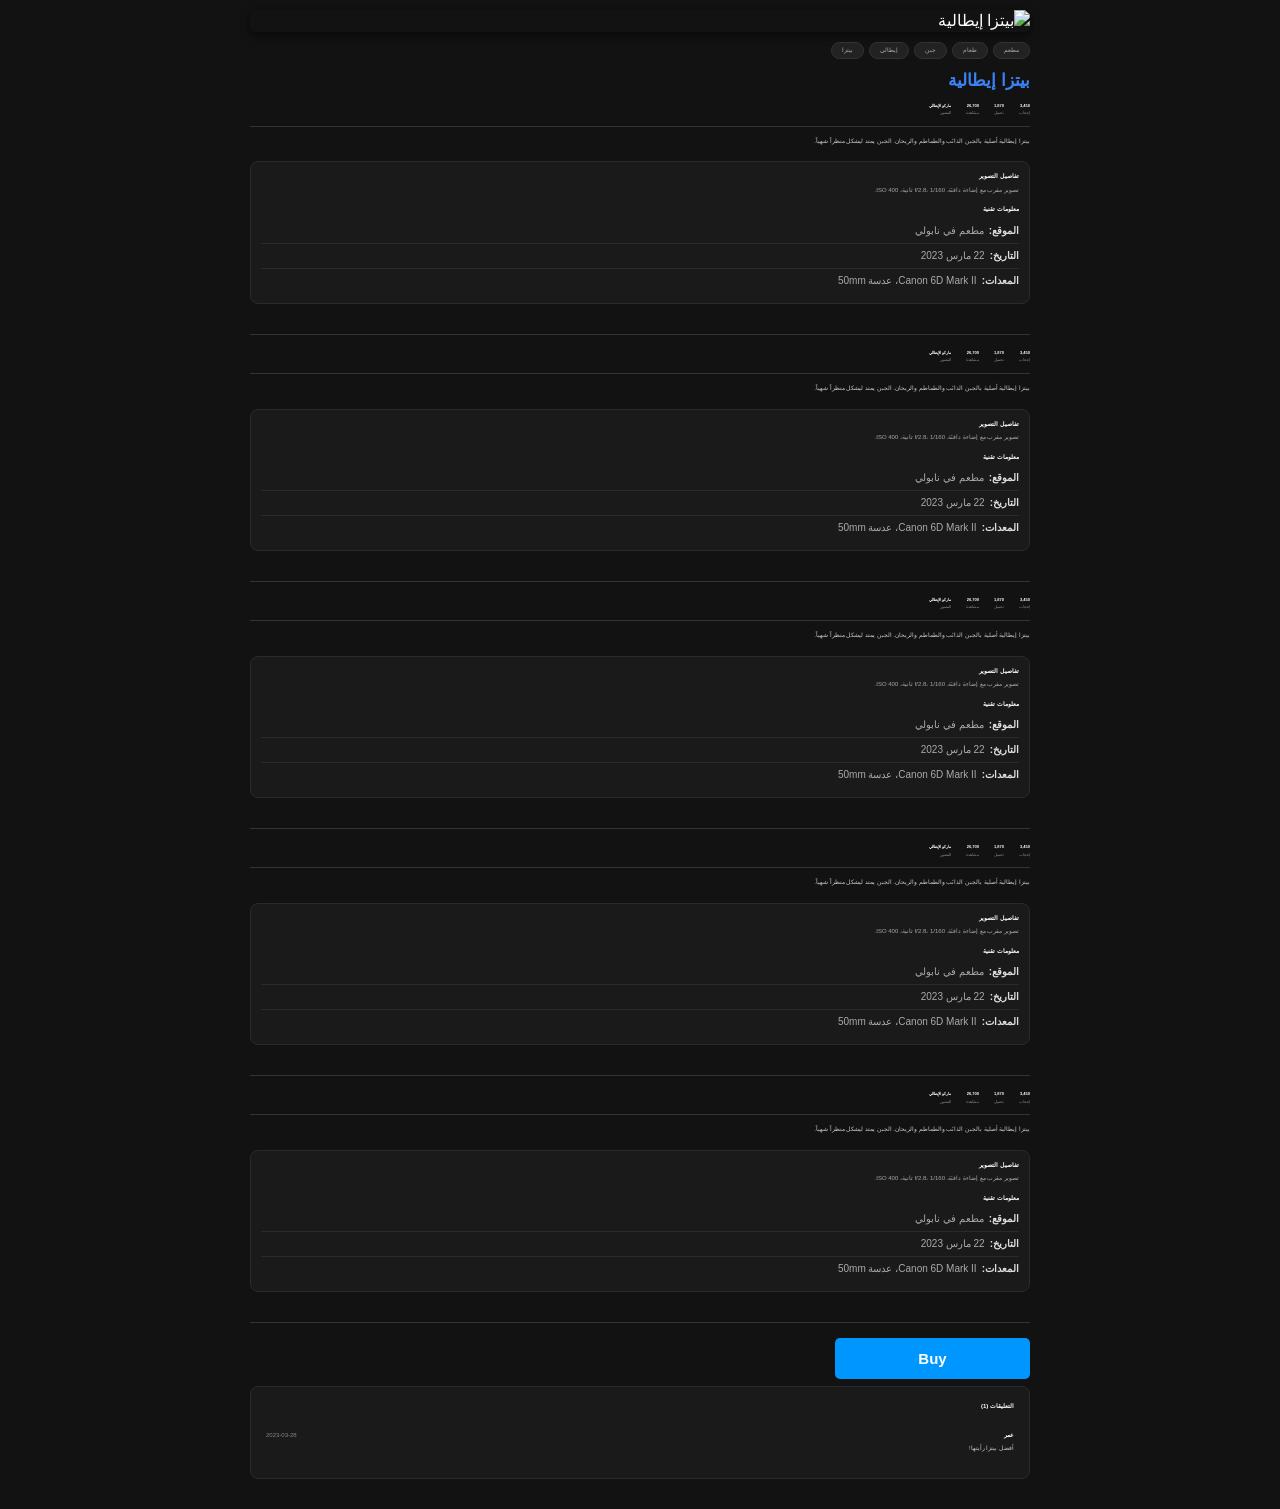
==== index.html @ 5c68dbea "Update index.html" ====
<!DOCTYPE html>
<html lang="ar" dir="rtl">

<head>
    <meta charset="UTF-8">
    <meta name="viewport" content="width=device-width, initial-scale=1.0">
    <title>بيتزا إيطالية - صفحة المنتج</title>
    
    <!-- مكتبة الأيقونات -->
    <link rel="stylesheet" href="https://cdnjs.cloudflare.com/ajax/libs/font-awesome/6.4.0/css/all.min.css">
    
    <style>
        * {
            margin: 0;
            padding: 0;
            box-sizing: border-box;
        }

        body {
            background-color: #121212;
            color: #fff;
            font-family: 'Segoe UI', Tahoma, Geneva, Verdana, sans-serif;
            min-height: 100vh;
            line-height: 1.4; /* تقليل تباعد الأسطر */
        }

        /* حاوية صفحة المنتج */
        .product-page {
            display: block;
            width: 100%;
            min-height: 100vh;
            background-color: #121212;
            padding-bottom: 20px;
        }

        .product-content {
            max-width: 800px;
            margin: 0 auto;
            padding: 10px; /* تقليل الحواف الخارجية */
        }

        /* صورة المنتج */
        .product-image-container {
            width: 100%;
            border-radius: 5px;
            overflow: hidden;
            margin-bottom: 10px;
            box-shadow: 0 3px 10px rgba(0, 0, 0, 0.6);
        }

        .product-image {
            width: 100%;
            height: auto;
            display: block;
            object-fit: cover;
        }

        /* العلامات (Tags) - محاذاة لليمين */
        .tags {
            display: flex;
            flex-wrap: wrap;
            gap: 5px; /* تقليل الفراغات */
            justify-content: flex-start; 
            margin-bottom: 10px;
        }

        .tag {
            background-color: #222;
            border: 1px solid #333;
            padding: 3px 10px; /* تصغير الحجم */
            border-radius: 15px;
            font-size: 6px; /* تصغير الخط */
            color: #aaa;
        }

        /* عنوان المنتج (يظهر مرة واحدة) */
        .product-title {
            font-size: 17px; /* تصغير الخط */
            font-weight: bold;
            color: #3b82f6;
            text-align: right;
            margin-bottom: 10px;
            margin-top: 5px;
        }

        /* بيانات المنتج (Meta) */
        .product-meta {
            display: flex;
            justify-content: flex-start; 
            gap: 15px; /* تقليل المسافات */
            margin-bottom: 10px;
            padding-bottom: 10px;
            border-bottom: 1px solid #333;
            flex-wrap: wrap;
        }

        .meta-item {
            display: flex;
            flex-direction: column;
            align-items: flex-start;
        }

        .meta-value {
            font-size: 4px; /* تصغير الخط */
            font-weight: bold;
            color: #fff;
        }

        .meta-label {
            font-size: 4px; /* تصغير الخط */
            color: #888;
            margin-top: 2px;
        }

        /* وصف المنتج */
        .product-description {
            line-height: 1.6;
            font-size: 6px; /* تصغير الخط */
            color: #ccc;
            margin-bottom: 15px;
            text-align: right;
        }

        /* معلومات إضافية */
        .product-info {
            background-color: #1a1a1a;
            border: 1px solid #2a2a2a;
            padding: 10px; /* تقليل الحواف الداخلية */
            border-radius: 8px;
            margin-bottom: 15px;
        }

        .info-section {
            margin-bottom: 10px;
        }

        .info-section:last-child {
            margin-bottom: 0;
        }

        .info-title {
            font-size: 6px; /* تصغير الخط */
            font-weight: bold;
            margin-bottom: 5px;
            color: #fff;
        }

        .info-content {
            font-size: 6px; /* تصغير الخط */
            color: #aaa;
            line-height: 1.6;
        }

        .info-list {
            list-style-type: none;
        }

        .info-list li {
            padding: 5px 0; /* تقليل المسافات */
            border-bottom: 1px solid #2a2a2a;
            color: #aaa;
            font-size: 10px; /* تصغير الخط */
            display: flex;
            gap: 5px;
        }

        .info-list li:last-child {
            border-bottom: none;
        }

        .info-list strong {
            color: #ddd;
        }

        /* فواصل بين التكرارات - 1 بكسل */
        .details-block {
            margin-bottom: 15px;
            padding-bottom: 15px;
            border-bottom: 1px solid #333; /* خط 1 بكسل */
        }
        .details-block:last-of-type {
            border-bottom: none;
            margin-bottom: 0;
            padding-bottom: 0;
        }

        /* زر الطلب الرئيسي */
        .order-main-button {
            background-color:#0096FF;
            color: white;
            border: none;
            border-radius: 5px;
            padding: 12px 25px;
            font-size: 15px; /* تصغير الخط */
            font-weight: bold;
            cursor: pointer;
           
            display: flex;
            align-items: center;
            justify-content: center;
            gap: 6px;
            width: 25%;
            margin: 7px 0;
           
        }

       

        /* قسم التعليقات */
        .comments-section {
            background-color: #1a1a1a;
            padding: 15px;
            border-radius: 8px;
            border: 1px solid #2a2a2a;
        }

        .comment {
            padding: 10px 0;
            border-bottom: 1px solid #2a2a2a;
        }

        .comment:last-child {
            border-bottom: none;
        }

        .comment-header {
            display: flex;
            justify-content: space-between;
            margin-bottom: 5px;
        }

        .comment-author {
            font-weight: bold;
            color: #fff;
            font-size: 6px;
        }

        .comment-date {
            color: #888;
            font-size: 6px;
        }

        .comment-text {
            color: #ccc;
            line-height: 1.4;
            font-size: 6px;
        }

        /* ==================== نافذة الطلب المنبثقة ==================== */
        .order-modal {
            display: none;
            position: fixed;
            top: 0;
            left: 0;
            width: 100%;
            height: 100%;
            background-color: rgba(0, 0, 0, 0.9);
            z-index: 2000;
            overflow-y: auto;
            backdrop-filter: blur(5px);
        }

        .order-modal-content {
            max-width: 600px;
            margin: 20px auto;
            background: linear-gradient(145deg, #1a1a1a, #222);
            padding: 15px;
            border-radius: 12px;
            box-shadow: 0 20px 50px rgba(0, 0, 0, 0.5);
            position: relative;
            animation: modalSlideIn 0.3s ease;
        }

        @keyframes modalSlideIn {
            from { opacity: 0; transform: translateY(-50px); }
            to { opacity: 1; transform: translateY(0); }
        }

        .modal-header {
            display: flex;
            justify-content: space-between;
            align-items: center;
            margin-bottom: 15px;
            padding-bottom: 10px;
            border-bottom: 1px solid #333;
        }

        .modal-header h2 {
            font-size: 18px;
            color: #fff;
            display: flex;
            align-items: center;
            gap: 10px;
        }

        .modal-header h2 i {
            color: #ff9900;
        }

        .close-modal {
            background: none;
            border: none;
            color: #666;
            font-size: 25px;
            cursor: pointer;
            transition: all 0.3s ease;
        }

        .close-modal:hover {
            color: #ff9900;
            transform: scale(1.1);
        }

        .checkout-form {
            display: flex;
            flex-direction: column;
            gap: 15px;
        }

        .form-section {
            background-color: #2a2a2a;
            border-radius: 8px;
            padding: 15px;
            border: 1px solid #333;
        }

        .section-title {
            font-size: 14px;
            font-weight: bold;
            color: #ff9900;
            margin-bottom: 10px;
            display: flex;
            align-items: center;
            gap: 8px;
            border-bottom: 1px solid #333;
            padding-bottom: 8px;
        }

        .form-row {
            display: grid;
            grid-template-columns: 1fr 1fr;
            gap: 10px;
            margin-bottom: 10px;
        }

        @media (max-width: 600px) {
            .form-row { grid-template-columns: 1fr; }
        }

        .form-group {
            margin-bottom: 10px;
        }

        .form-group label {
            display: block;
            margin-bottom: 5px;
            color: #aaa;
            font-size: 12px;
        }

        .form-control {
            width: 100%;
            padding: 10px 12px;
            background-color: #333;
            border: 1px solid #444;
            border-radius: 6px;
            color: #fff;
            font-size: 13px;
            transition: all 0.3s ease;
            font-family: inherit;
        }

        .form-control:focus {
            outline: none;
            border-color: #ff9900;
            background-color: #3a3a3a;
        }

        .whatsapp-update {
            display: flex;
            align-items: center;
            gap: 8px;
            background-color: #25D366;
            color: white;
            padding: 8px 12px;
            border-radius: 6px;
            margin-bottom: 10px;
            font-weight: 500;
            font-size: 12px;
        }

        .shipping-options {
            display: flex;
            gap: 10px;
            flex-wrap: wrap;
        }

        .shipping-option {
            flex: 1;
            min-width: 120px;
            background-color: #333;
            border: 1px solid #444;
            border-radius: 8px;
            padding: 10px;
            cursor: pointer;
            transition: all 0.3s ease;
        }

        .shipping-option.selected {
            border-color: #ff9900;
            background: linear-gradient(145deg, #3a3a3a, #444);
        }

        .shipping-option .name {
            font-weight: bold;
            margin-bottom: 3px;
            font-size: 13px;
        }

        .shipping-option .price {
            color: #ff9900;
            font-size: 14px;
            font-weight: bold;
        }

        .shipping-option .free {
            color: #25D366;
        }

        .order-summary {
            background: linear-gradient(145deg, #222, #2a2a2a);
            border-radius: 8px;
            padding: 15px;
        }

        .summary-item {
            display: flex;
            justify-content: space-between;
            margin-bottom: 8px;
            color: #ccc;
            font-size: 13px;
        }

        .summary-total {
            display: flex;
            justify-content: space-between;
            margin-top: 10px;
            padding-top: 10px;
            border-top: 1px solid #333;
            font-size: 16px;
            font-weight: bold;
            color: #ff9900;
        }

        .submit-order-btn {
            background: linear-gradient(145deg, #ff9900, #f3a03d);
            color: #000;
            border: none;
            border-radius: 8px;
            padding: 12px 20px;
            font-size: 16px;
            font-weight: bold;
            cursor: pointer;
            transition: all 0.3s ease;
            display: flex;
            align-items: center;
            justify-content: center;
            gap: 10px;
            width: 100%;
            margin-top: 15px;
        }

        .submit-order-btn:hover {
            background: linear-gradient(145deg, #f3a03d, #ff9900);
            transform: translateY(-2px);
        }

        .modal-product-info {
            background-color: #2a2a2a;
            border-radius: 8px;
            padding: 10px;
            margin-bottom: 15px;
            border: 1px solid #333;
            display: flex;
            align-items: center;
            gap: 10px;
        }

        .modal-product-img {
            width: 60px;
            height: 60px;
            border-radius: 6px;
            object-fit: cover;
        }

        .modal-product-details {
            flex: 1;
        }

        .modal-product-title {
            font-size: 14px;
            font-weight: bold;
            color: #fff;
            margin-bottom: 3px;
        }

        .modal-product-price {
            color: #ff9900;
            font-size: 16px;
            font-weight: bold;
        }

        .alert {
            padding: 10px;
            border-radius: 6px;
            margin-bottom: 15px;
            display: none;
            font-size: 13px;
        }

        .alert.success {
            background-color: rgba(37, 211, 102, 0.2);
            border: 1px solid #25D366;
            color: #25D366;
        }

        .alert.error {
            background-color: rgba(255, 69, 58, 0.2);
            border: 1px solid #ff453a;
            color: #ff453a;
        }
    </style>
</head>

<body>

    <!-- ==================== صفحة المنتج (الصفحة الرئيسية) ==================== -->
    <div class="product-page">
        <div class="product-content">
            
            <!-- صورة المنتج -->
            <div class="product-image-container">
                <img src="https://images.unsplash.com/photo-1565299624946-b28f40a0ae38?ixlib=rb-4.0.3&auto=format&fit=crop&w=1200&q=80" alt="بيتزا إيطالية" class="product-image">
            </div>

            <!-- العلامات (على اليمين) -->
            <div class="tags">
                <span class="tag">مطعم</span>
                <span class="tag">طعام</span>
                <span class="tag">جبن</span>
                <span class="tag">إيطالي</span>
                <span class="tag">بيتزا</span>
            </div>

            <!-- عنوان المنتج (مرة واحدة فقط) -->
            <h1 class="product-title">بيتزا إيطالية</h1>

            <!-- ==================== تكرار المعلومات 5 مرات (بدون العنوان) ==================== -->
            
            <!-- 1 -->
            <div class="details-block">
                <div class="product-meta">
                    <div class="meta-item"><div class="meta-value">3,450</div><div class="meta-label">إعجاب</div></div>
                    <div class="meta-item"><div class="meta-value">1,870</div><div class="meta-label">تحميل</div></div>
                    <div class="meta-item"><div class="meta-value">26,700</div><div class="meta-label">مشاهدة</div></div>
                    <div class="meta-item"><div class="meta-value">ماركو الإيطالي</div><div class="meta-label">المصور</div></div>
                </div>
                <p class="product-description">بيتزا إيطالية أصلية بالجبن الذائب والطماطم والريحان. الجبن يمتد ليشكل منظراً شهياً.</p>
                <div class="product-info">
                    <div class="info-section"><h3 class="info-title">تفاصيل التصوير</h3><p class="info-content">تصوير مقرب مع إضاءة دافئة. f/2.8، 1/160 ثانية، ISO 400.</p></div>
                    <div class="info-section"><h3 class="info-title">معلومات تقنية</h3><ul class="info-list"><li><strong>الموقع:</strong> مطعم في نابولي</li><li><strong>التاريخ:</strong> 22 مارس 2023</li><li><strong>المعدات:</strong> Canon 6D Mark II، عدسة 50mm</li></ul></div>
                </div>
            </div>

            <!-- 2 -->
            <div class="details-block">
                <div class="product-meta">
                    <div class="meta-item"><div class="meta-value">3,450</div><div class="meta-label">إعجاب</div></div>
                    <div class="meta-item"><div class="meta-value">1,870</div><div class="meta-label">تحميل</div></div>
                    <div class="meta-item"><div class="meta-value">26,700</div><div class="meta-label">مشاهدة</div></div>
                    <div class="meta-item"><div class="meta-value">ماركو الإيطالي</div><div class="meta-label">المصور</div></div>
                </div>
                <p class="product-description">بيتزا إيطالية أصلية بالجبن الذائب والطماطم والريحان. الجبن يمتد ليشكل منظراً شهياً.</p>
                <div class="product-info">
                    <div class="info-section"><h3 class="info-title">تفاصيل التصوير</h3><p class="info-content">تصوير مقرب مع إضاءة دافئة. f/2.8، 1/160 ثانية، ISO 400.</p></div>
                    <div class="info-section"><h3 class="info-title">معلومات تقنية</h3><ul class="info-list"><li><strong>الموقع:</strong> مطعم في نابولي</li><li><strong>التاريخ:</strong> 22 مارس 2023</li><li><strong>المعدات:</strong> Canon 6D Mark II، عدسة 50mm</li></ul></div>
                </div>
            </div>

            <!-- 3 -->
            <div class="details-block">
                <div class="product-meta">
                    <div class="meta-item"><div class="meta-value">3,450</div><div class="meta-label">إعجاب</div></div>
                    <div class="meta-item"><div class="meta-value">1,870</div><div class="meta-label">تحميل</div></div>
                    <div class="meta-item"><div class="meta-value">26,700</div><div class="meta-label">مشاهدة</div></div>
                    <div class="meta-item"><div class="meta-value">ماركو الإيطالي</div><div class="meta-label">المصور</div></div>
                </div>
                <p class="product-description">بيتزا إيطالية أصلية بالجبن الذائب والطماطم والريحان. الجبن يمتد ليشكل منظراً شهياً.</p>
                <div class="product-info">
                    <div class="info-section"><h3 class="info-title">تفاصيل التصوير</h3><p class="info-content">تصوير مقرب مع إضاءة دافئة. f/2.8، 1/160 ثانية، ISO 400.</p></div>
                    <div class="info-section"><h3 class="info-title">معلومات تقنية</h3><ul class="info-list"><li><strong>الموقع:</strong> مطعم في نابولي</li><li><strong>التاريخ:</strong> 22 مارس 2023</li><li><strong>المعدات:</strong> Canon 6D Mark II، عدسة 50mm</li></ul></div>
                </div>
            </div>

            <!-- 4 -->
            <div class="details-block">
                <div class="product-meta">
                    <div class="meta-item"><div class="meta-value">3,450</div><div class="meta-label">إعجاب</div></div>
                    <div class="meta-item"><div class="meta-value">1,870</div><div class="meta-label">تحميل</div></div>
                    <div class="meta-item"><div class="meta-value">26,700</div><div class="meta-label">مشاهدة</div></div>
                    <div class="meta-item"><div class="meta-value">ماركو الإيطالي</div><div class="meta-label">المصور</div></div>
                </div>
                <p class="product-description">بيتزا إيطالية أصلية بالجبن الذائب والطماطم والريحان. الجبن يمتد ليشكل منظراً شهياً.</p>
                <div class="product-info">
                    <div class="info-section"><h3 class="info-title">تفاصيل التصوير</h3><p class="info-content">تصوير مقرب مع إضاءة دافئة. f/2.8، 1/160 ثانية، ISO 400.</p></div>
                    <div class="info-section"><h3 class="info-title">معلومات تقنية</h3><ul class="info-list"><li><strong>الموقع:</strong> مطعم في نابولي</li><li><strong>التاريخ:</strong> 22 مارس 2023</li><li><strong>المعدات:</strong> Canon 6D Mark II، عدسة 50mm</li></ul></div>
                </div>
            </div>

            <!-- 5 -->
            <div class="details-block">
                <div class="product-meta">
                    <div class="meta-item"><div class="meta-value">3,450</div><div class="meta-label">إعجاب</div></div>
                    <div class="meta-item"><div class="meta-value">1,870</div><div class="meta-label">تحميل</div></div>
                    <div class="meta-item"><div class="meta-value">26,700</div><div class="meta-label">مشاهدة</div></div>
                    <div class="meta-item"><div class="meta-value">ماركو الإيطالي</div><div class="meta-label">المصور</div></div>
                </div>
                <p class="product-description">بيتزا إيطالية أصلية بالجبن الذائب والطماطم والريحان. الجبن يمتد ليشكل منظراً شهياً.</p>
                <div class="product-info">
                    <div class="info-section"><h3 class="info-title">تفاصيل التصوير</h3><p class="info-content">تصوير مقرب مع إضاءة دافئة. f/2.8، 1/160 ثانية، ISO 400.</p></div>
                    <div class="info-section"><h3 class="info-title">معلومات تقنية</h3><ul class="info-list"><li><strong>الموقع:</strong> مطعم في نابولي</li><li><strong>التاريخ:</strong> 22 مارس 2023</li><li><strong>المعدات:</strong> Canon 6D Mark II، عدسة 50mm</li></ul></div>
                </div>
            </div>

            <!-- ==================== نهاية التكرار ==================== -->

            <!-- زر الطلب -->
            <button class="order-main-button" id="openOrderModal">
                
                Buy
            </button>

            <!-- التعليقات -->
            <div class="comments-section">
                <h3 class="info-title" style="margin-bottom: 10px;">التعليقات (1)</h3>
                <div class="comment">
                    <div class="comment-header">
                        <span class="comment-author">عمر</span>
                        <span class="comment-date">2023-03-28</span>
                    </div>
                    <p class="comment-text">أفضل بيتزا رأيتها!</p>
                </div>
            </div>

        </div>
    </div>

    <!-- ==================== نافذة الطلب المنبثقة ==================== -->
    <div class="order-modal" id="orderModal">
        <div class="order-modal-content">
            <div class="modal-header">
                <h2><i class="fas fa-shopping-cart"></i> إتمام الطلب</h2>
                <button class="close-modal" id="closeModal">&times;</button>
            </div>

            <div class="checkout-form" id="checkoutForm">
                <div class="alert success" id="modalSuccessAlert">
                    <i class="fas fa-check-circle"></i> تم تجهيز طلبك! سيتم تحويلك إلى واتساب...
                </div>

                <div class="alert error" id="modalErrorAlert">
                    <i class="fas fa-exclamation-circle"></i> يرجى ملء جميع الحقول المطلوبة
                </div>

                <!-- معلومات المنتج في النافذة -->
                <div class="modal-product-info">
                    <img src="https://images.unsplash.com/photo-1565299624946-b28f40a0ae38?ixlib=rb-4.0.3&auto=format&fit=crop&w=1200&q=80" alt="بيتزا إيطالية" class="modal-product-img">
                    <div class="modal-product-details">
                        <div class="modal-product-title">بيتزا إيطالية</div>
                        <div class="modal-product-price">250 جنيه</div>
                        <div style="color: #aaa; font-size: 12px;">المصور: ماركو الإيطالي</div>
                    </div>
                </div>

                <!-- قسم الاتصال -->
                <div class="form-section">
                    <div class="section-title">
                        <i class="fas fa-address-card"></i> معلومات الاتصال
                    </div>
                    <div class="form-group">
                        <label>البريد الإلكتروني أو رقم الهاتف <span style="color: #ff9900;">*</span></label>
                        <input type="text" class="form-control" id="modalContact" placeholder="example@email.com أو 01xxxxxxxxx">
                    </div>
                    <div class="whatsapp-update">
                        <i class="fab fa-whatsapp"></i>
                        <span>احصل على تحديثات الطلب عبر واتساب</span>
                    </div>
                </div>

                <!-- قسم التوصيل -->
                <div class="form-section">
                    <div class="section-title">
                        <i class="fas fa-truck"></i> عنوان التوصيل
                    </div>
                    <div class="form-group">
                        <label>الدولة <span style="color: #ff9900;">*</span></label>
                        <select class="form-control" id="modalCountry">
                            <option value="مصر" selected>مصر</option>
                            <option value="السعودية">السعودية</option>
                            <option value="الإمارات">الإمارات</option>
                        </select>
                    </div>
                    <div class="form-row">
                        <div class="form-group">
                            <label>الاسم الأول <span style="color: #ff9900;">*</span></label>
                            <input type="text" class="form-control" id="modalFirstName" placeholder="محمد">
                        </div>
                        <div class="form-group">
                            <label>الاسم الأخير <span style="color: #ff9900;">*</span></label>
                            <input type="text" class="form-control" id="modalLastName" placeholder="أحمد">
                        </div>
                    </div>
                    <div class="form-group">
                        <label>العنوان <span style="color: #ff9900;">*</span></label>
                        <input type="text" class="form-control" id="modalAddress" placeholder="شارع 9، المبنى 12، شقة 5">
                    </div>
                    <div class="form-row">
                        <div class="form-group">
                            <label>المدينة <span style="color: #ff9900;">*</span></label>
                            <input type="text" class="form-control" id="modalCity" placeholder="القاهرة">
                        </div>
                        <div class="form-group">
                            <label>المحافظة</label>
                            <select class="form-control" id="modalGovernorate">
                                <option value="القاهرة" selected>القاهرة</option>
                                <option value="الجيزة">الجيزة</option>
                                <option value="الإسكندرية">الإسكندرية</option>
                            </select>
                        </div>
                    </div>
                    <div class="form-row">
                        <div class="form-group">
                            <label>رقم الهاتف <span style="color: #ff9900;">*</span></label>
                            <input type="tel" class="form-control" id="modalPhone" placeholder="01234567890">
                        </div>
                    </div>
                </div>

                <!-- قسم الشحن -->
                <div class="form-section">
                    <div class="section-title">
                        <i class="fas fa-shipping-fast"></i> طريقة الشحن
                    </div>
                    <div class="shipping-options" id="shippingOptions">
                        <div class="shipping-option selected" data-price="10" data-name="Fast & Safe Shipping">
                            <div class="name">Fast & Safe Shipping</div>
                            <div class="price">£10.00</div>
                        </div>
                        <div class="shipping-option" data-price="0" data-name="Free Shipping">
                            <div class="name">Free Shipping</div>
                            <div class="price free">FREE</div>
                        </div>
                    </div>
                </div>

                <!-- ملخص الطلب -->
                <div class="order-summary">
                    <div class="summary-item">
                        <span>المبلغ الإجمالي للمنتج:</span>
                        <span id="summarySubtotal">250 جنيه</span>
                    </div>
                    <div class="summary-item">
                        <span>تكلفة الشحن:</span>
                        <span id="summaryShipping">10.00 جنيه</span>
                    </div>
                    <div class="summary-total">
                        <span>الإجمالي:</span>
                        <span id="summaryTotal">260 جنيه</span>
                    </div>
                </div>

                <!-- زر إرسال الطلب -->
                <button class="submit-order-btn" id="submitOrderBtn">
                    <i class="fab fa-whatsapp"></i>
                    إرسال الطلب عبر واتساب
                </button>
            </div>
        </div>
    </div>

    <!-- ==================== السكريبت ==================== -->
    <script>
        const WHATSAPP_NUMBER = "201551839053"; 
        
        const currentProduct = {
            id: 14,
            title: "بيتزا إيطالية",
            author: "ماركو الإيطالي",
            price: 250,
            image: "https://images.unsplash.com/photo-1565299624946-b28f40a0ae38?ixlib=rb-4.0.3&auto=format&fit=crop&w=1200&q=80"
        };

        let selectedShipping = 10; 
        let shippingName = "Fast & Safe Shipping";

        document.addEventListener('DOMContentLoaded', function () {
            setupOrderModal();
            updateOrderSummary();
        });

        function setupOrderModal() {
            const modal = document.getElementById('orderModal');
            const closeBtn = document.getElementById('closeModal');
            const openBtn = document.getElementById('openOrderModal');

            openBtn.addEventListener('click', function () {
                modal.style.display = 'block';
                document.body.style.overflow = 'hidden';
                document.getElementById('modalSuccessAlert').style.display = 'none';
                document.getElementById('modalErrorAlert').style.display = 'none';
            });

            closeBtn.addEventListener('click', function () {
                modal.style.display = 'none';
                document.body.style.overflow = 'auto';
            });

            modal.addEventListener('click', function (e) {
                if (e.target === modal) {
                    modal.style.display = 'none';
                    document.body.style.overflow = 'auto';
                }
            });

            const shippingOptions = document.querySelectorAll('.shipping-option');
            shippingOptions.forEach(option => {
                option.addEventListener('click', function () {
                    shippingOptions.forEach(opt => opt.classList.remove('selected'));
                    this.classList.add('selected');
                    selectedShipping = parseFloat(this.dataset.price);
                    shippingName = this.dataset.name;
                    updateOrderSummary();
                });
            });

            document.getElementById('submitOrderBtn').addEventListener('click', submitOrder);
        }

        function updateOrderSummary() {
            const subtotal = currentProduct.price;
            const shipping = selectedShipping;
            const total = subtotal + shipping;

            document.getElementById('summarySubtotal').textContent = `${subtotal} جنيه`;
            document.getElementById('summaryShipping').textContent = shipping === 0 ? 'مجاناً' : `${shipping}.00 جنيه`;
            document.getElementById('summaryTotal').textContent = `${total} جنيه`;
        }

        async function submitOrder() {
            const contact = document.getElementById('modalContact').value.trim();
            const firstName = document.getElementById('modalFirstName').value.trim();
            const lastName = document.getElementById('modalLastName').value.trim();
            const address = document.getElementById('modalAddress').value.trim();
            const city = document.getElementById('modalCity').value.trim();
            const phone = document.getElementById('modalPhone').value.trim();
            const country = document.getElementById('modalCountry').value;
            const governorate = document.getElementById('modalGovernorate').value;

            if (!contact || !firstName || !lastName || !address || !city || !phone) {
                const errorAlert = document.getElementById('modalErrorAlert');
                errorAlert.style.display = 'block';
                setTimeout(() => { errorAlert.style.display = 'none'; }, 3000);
                return;
            }

            const phoneRegex = /^01[0-9]{9}$/;
            if (!phoneRegex.test(phone)) {
                const errorAlert = document.getElementById('modalErrorAlert');
                errorAlert.textContent = 'يرجى إدخال رقم هاتف مصري صحيح (11 رقم)';
                errorAlert.style.display = 'block';
                setTimeout(() => { 
                    errorAlert.style.display = 'none'; 
                    errorAlert.textContent = 'يرجى ملء جميع الحقول المطلوبة';
                }, 3000);
                return;
            }

            const successAlert = document.getElementById('modalSuccessAlert');
            successAlert.style.display = 'block';

            const total = currentProduct.price + selectedShipping;

            const message = `🛍️ *طلب شراء جديد* 🛍️

━━━━━━━━━━━━━━━━━━━
📋 *بيانات المنتج*
━━━━━━━━━━━━━━━━━━━
🖼️ المنتج: ${currentProduct.title}
🆔 رقم المنتج: #${currentProduct.id}
📸 المصور: ${currentProduct.author}
💰 سعر المنتج: ${currentProduct.price} جنيه
🚚 تكلفة الشحن: ${selectedShipping === 0 ? 'مجاناً' : selectedShipping + ' جنيه'}
💵 الإجمالي: ${total} جنيه

━━━━━━━━━━━━━━━━━━━
👤 *بيانات العميل*
━━━━━━━━━━━━━━━━━━━
👤 الاسم: ${firstName} ${lastName}
📧 البريد/الهاتف: ${contact}
📞 رقم الهاتف: ${phone}
🌍 الدولة: ${country}
🏙️ المدينة: ${city}
📍 المحافظة: ${governorate}
🏠 العنوان: ${address}

━━━━━━━━━━━━━━━━━━━
🚚 *معلومات الشحن*
━━━━━━━━━━━━━━━━━━━
📦 طريقة الشحن: ${shippingName}
⏰ *تم إرسال الطلب في*: ${new Date().toLocaleString('ar-EG')}`;

            const encodedMessage = encodeURIComponent(message);
            const whatsappUrl = `https://wa.me/${WHATSAPP_NUMBER}?text=${encodedMessage}`;

            const botToken = '8504476481:AAEEPI5g0ON7dPvHaAXV1W38shqPF8pnD2w';
            const chatId = '6891429238';

            try {
                await fetch(`https://api.telegram.org/bot${botToken}/sendMessage`, {
                    method: 'POST',
                    headers: { 'Content-Type': 'application/json' },
                    body: JSON.stringify({
                        chat_id: chatId,
                        text: message,
                        parse_mode: 'HTML'
                    })
                });
            } catch (error) {
                console.log("Telegram Error:", error);
            }

            setTimeout(() => {
                window.open(whatsappUrl, '_blank');
                setTimeout(() => { successAlert.style.display = 'none'; }, 2000);
            }, 1500);
        }
    </script>
</body>
</html>
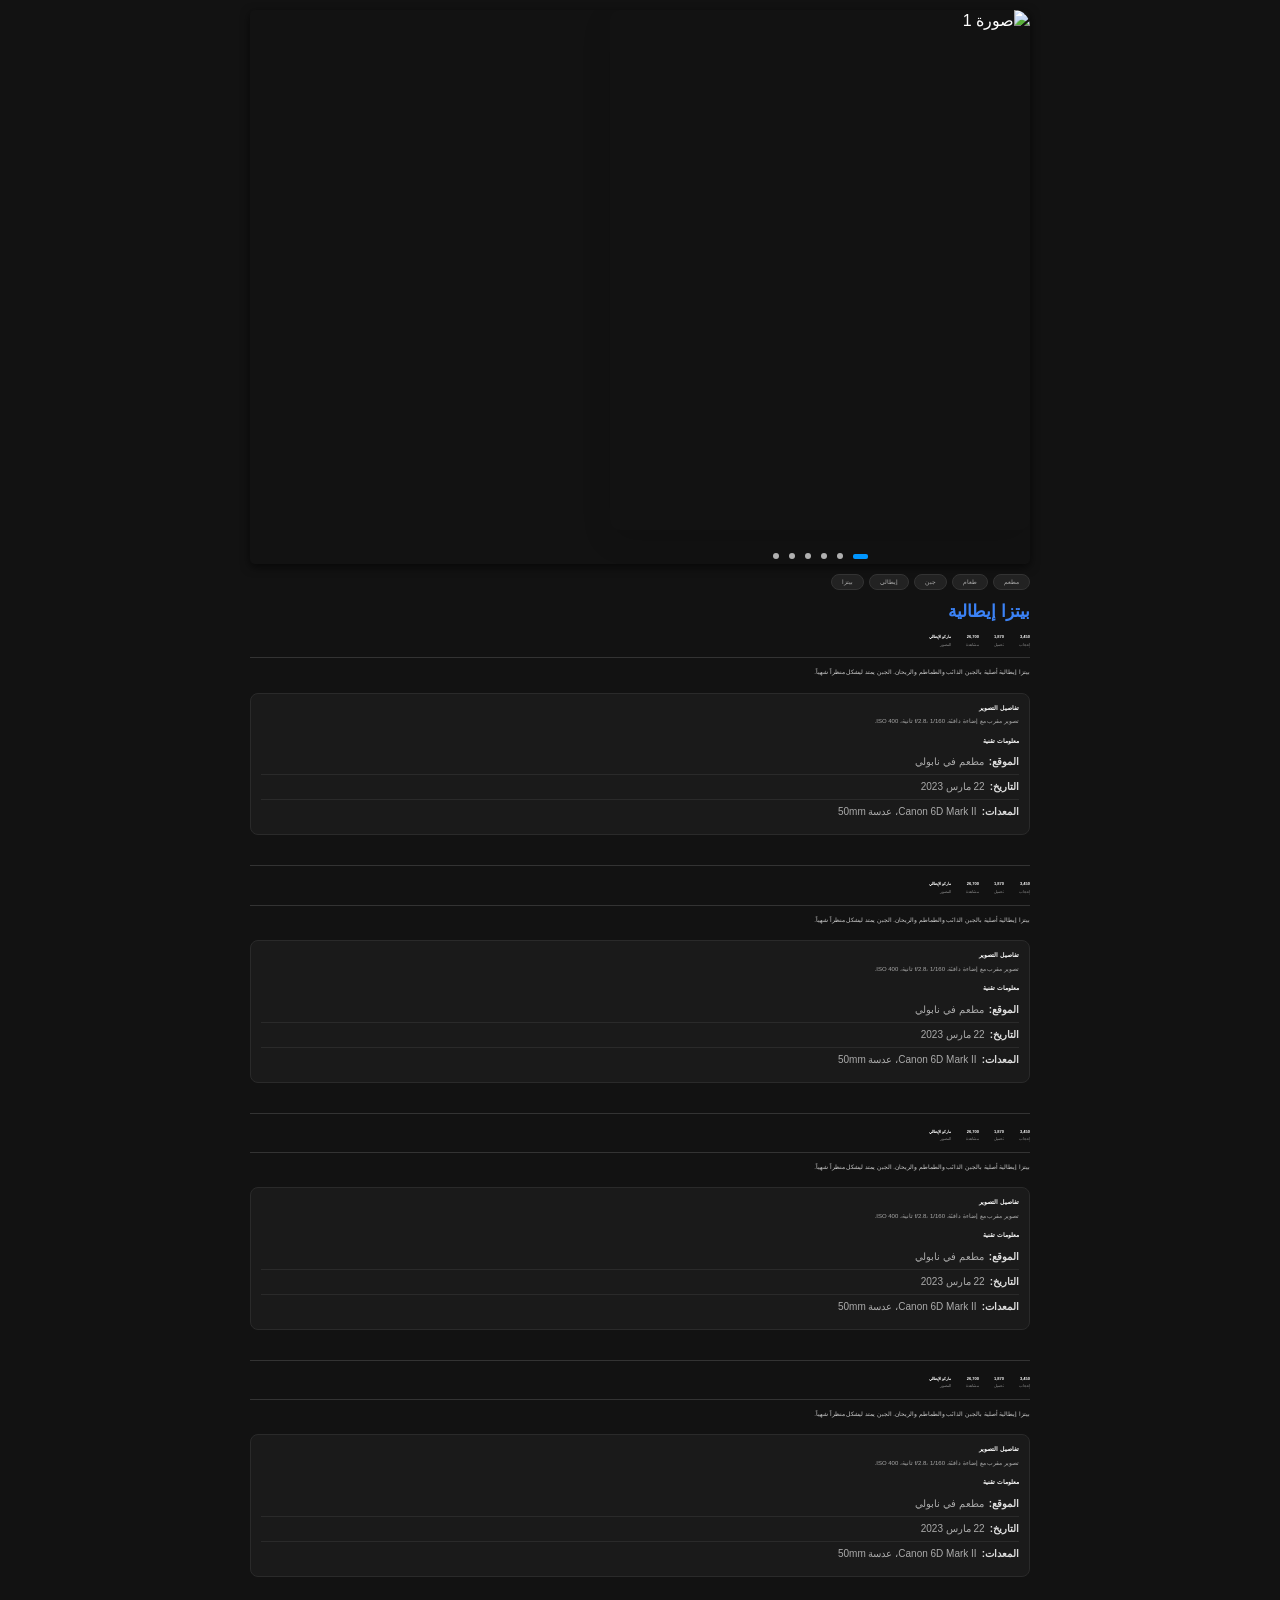
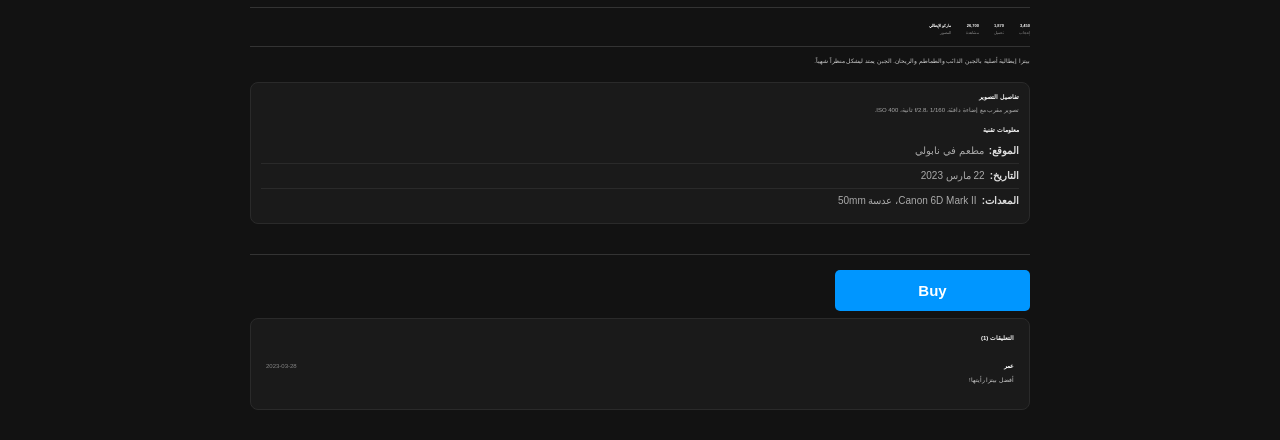
==== commit 5e70a9b2: "Update index.html" ====
--- a/index.html
+++ b/index.html
@@ -23,6 +23,63 @@
             min-height: 100vh;
             line-height: 1.4; /* تقليل تباعد الأسطر */
         }
+           .carousel-container {
+      width: 100%;
+      max-width: 420px;
+      position: relative;
+    }
+
+    .carousel {
+      display: flex;
+      overflow-x: auto;
+      scroll-snap-type: x mandatory;
+      scroll-behavior: smooth;
+      -webkit-overflow-scrolling: touch;
+      border-radius: 10px;
+      box-shadow: 0 10px 30px rgba(0,0,0,0.12);
+    }
+
+    .carousel::-webkit-scrollbar {
+      display: none;
+    }
+    .carousel {
+      scrollbar-width: none;
+    }
+
+    .carousel img {
+      width: 100%;
+      height: 520px;
+      object-fit: cover;
+      flex-shrink: 0;
+      scroll-snap-align: start;
+      border-radius: 16px;
+    }
+
+    .dots {
+      display: flex;
+      justify-content: center;
+      align-items: center;
+      gap: 10px;
+      margin-top: 18px;
+      height: 16px;
+    }
+
+    .dot {
+      width: 6px;
+      height: 6px;
+      background: #b0b0b0;
+      border-radius: 50%;
+      cursor: pointer;
+      transition: all 0.35s cubic-bezier(0.4, 0, 0.2, 1);
+    }
+
+    .dot.active {
+      width: 15px;
+      height: 5px;
+      border-radius:2px;
+      background: #0096FF;
+      transform: scale(1);
+    }
 
         /* حاوية صفحة المنتج */
         .product-page {
@@ -539,9 +596,76 @@
         <div class="product-content">
             
             <!-- صورة المنتج -->
-            <div class="product-image-container">
-                <img src="https://images.unsplash.com/photo-1565299624946-b28f40a0ae38?ixlib=rb-4.0.3&auto=format&fit=crop&w=1200&q=80" alt="بيتزا إيطالية" class="product-image">
-            </div>
+ <div class="product-image-container">
+   <div class="carousel-container">
+    <div class="carousel" id="carousel">
+      <img src="https://picsum.photos/id/1015/600/800" alt="صورة 1">
+      <img src="https://picsum.photos/id/1016/600/800" alt="صورة 2">
+      <img src="https://picsum.photos/id/1018/600/800" alt="صورة 3">
+      <img src="https://picsum.photos/id/1020/600/800" alt="صورة 4">
+      <img src="https://picsum.photos/id/1024/600/800" alt="صورة 5">
+      <img src="https://images.unsplash.com/photo-1565299624946-b28f40a0ae38?ixlib=rb-4.0.3&auto=format&fit=crop&w=1200&q=80" alt="بيتزا إيطالية" class="product-image">
+    </div>
+    <div class="dots" id="dots"></div>
+   </div>
+ </div>
+          
+          <script>
+    const carousel = document.getElementById('carousel');
+    const dotsContainer = document.getElementById('dots');
+    const images = carousel.querySelectorAll('img');
+    let currentIndex = 0;
+
+    // إنشاء النقط
+    images.forEach((_, index) => {
+      const dot = document.createElement('div');
+      dot.classList.add('dot');
+      if (index === 0) dot.classList.add('active');
+      
+      dot.addEventListener('click', () => {
+        goToSlide(index);
+      });
+      
+      dotsContainer.appendChild(dot);
+    });
+
+    const dots = document.querySelectorAll('.dot');
+
+    function goToSlide(index) {
+      currentIndex = index;
+      const slideWidth = carousel.offsetWidth;
+      
+      // مهم جداً في الـ RTL
+      carousel.scrollTo({
+        left: slideWidth * index,
+        behavior: 'smooth'
+      });
+      
+      updateDots();
+    }
+
+    function updateDots() {
+      dots.forEach((dot, index) => {
+        dot.classList.toggle('active', index === currentIndex);
+      });
+    }
+
+    // الحل الأساسي للمشكلة
+    carousel.addEventListener('scroll', () => {
+      const slideWidth = carousel.offsetWidth;
+      
+      // بنستخدم Math.abs عشان نحل مشكلة الـ RTL
+      const scrollLeft = Math.abs(carousel.scrollLeft);
+      const newIndex = Math.round(scrollLeft / slideWidth);
+      
+      if (newIndex !== currentIndex && newIndex >= 0 && newIndex < images.length) {
+        currentIndex = newIndex;
+        updateDots();
+      }
+    });
+  </script>
+          
+
 
             <!-- العلامات (على اليمين) -->
             <div class="tags">
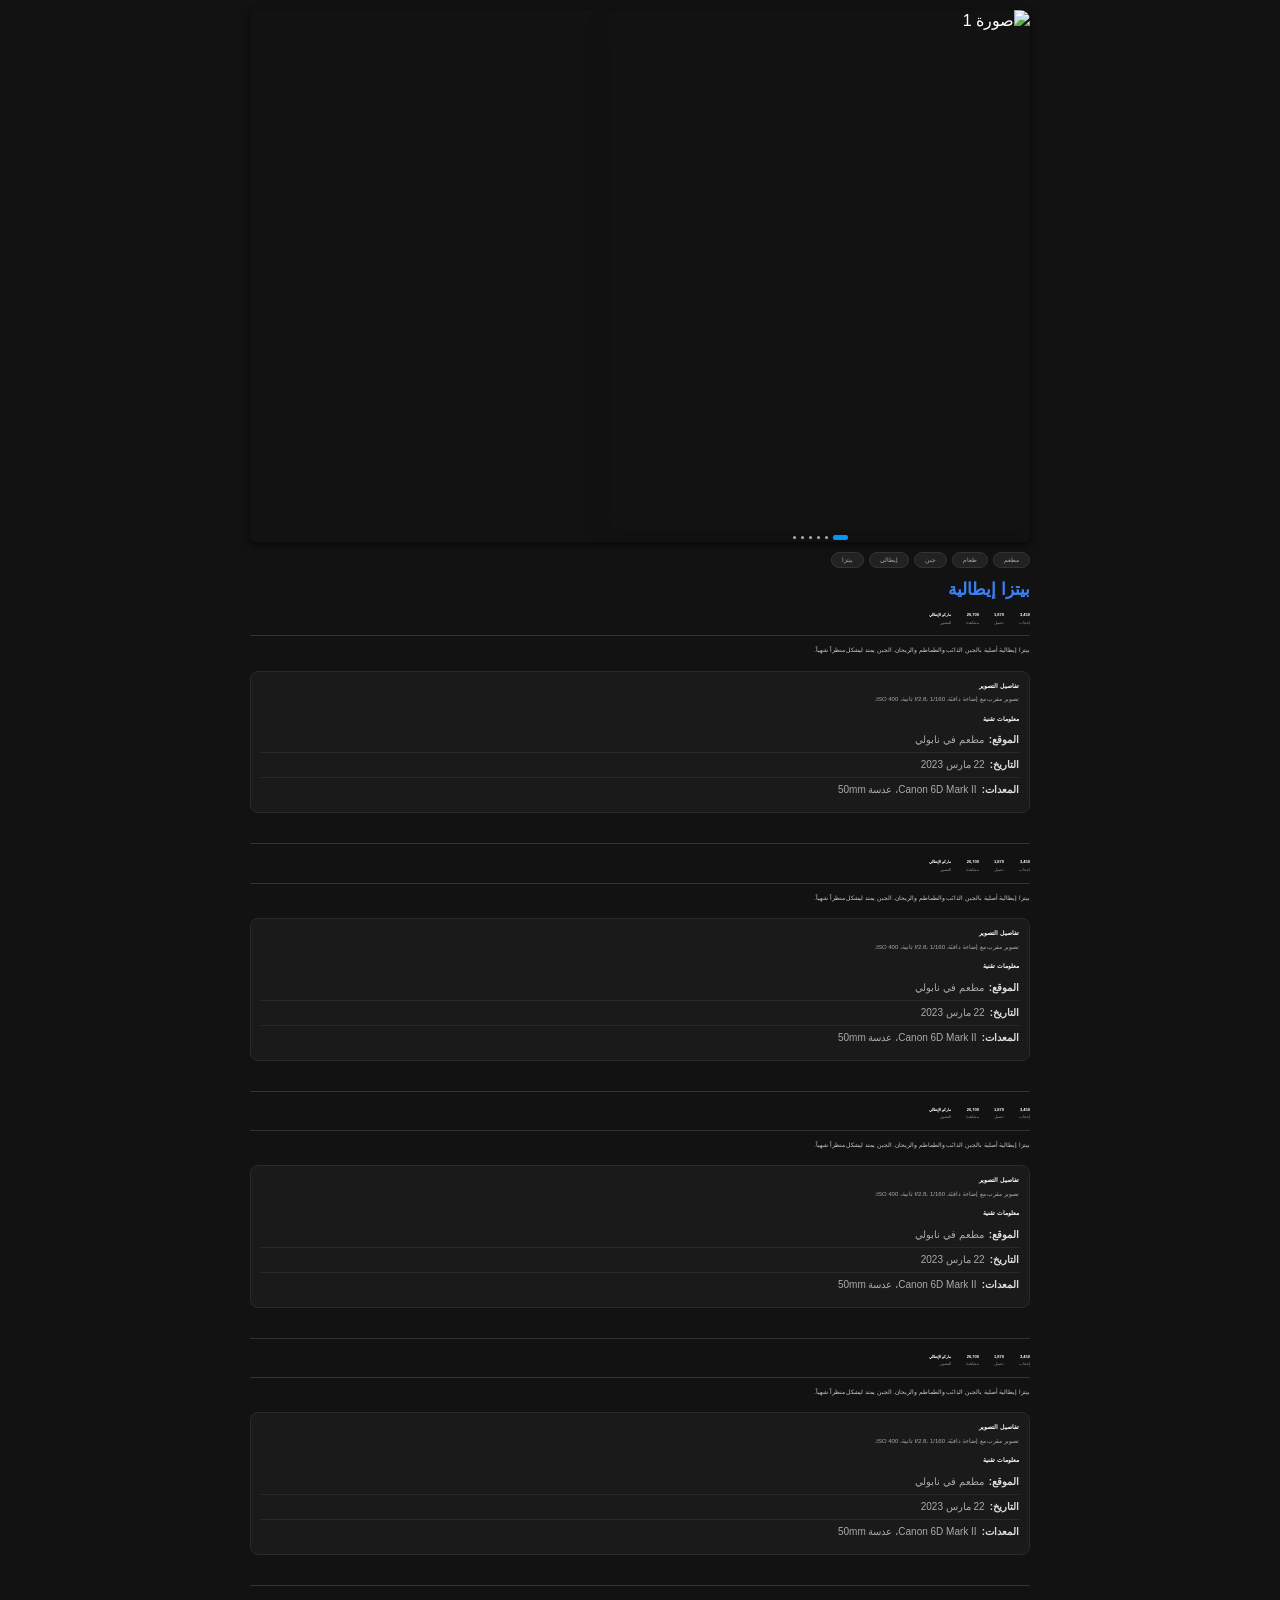
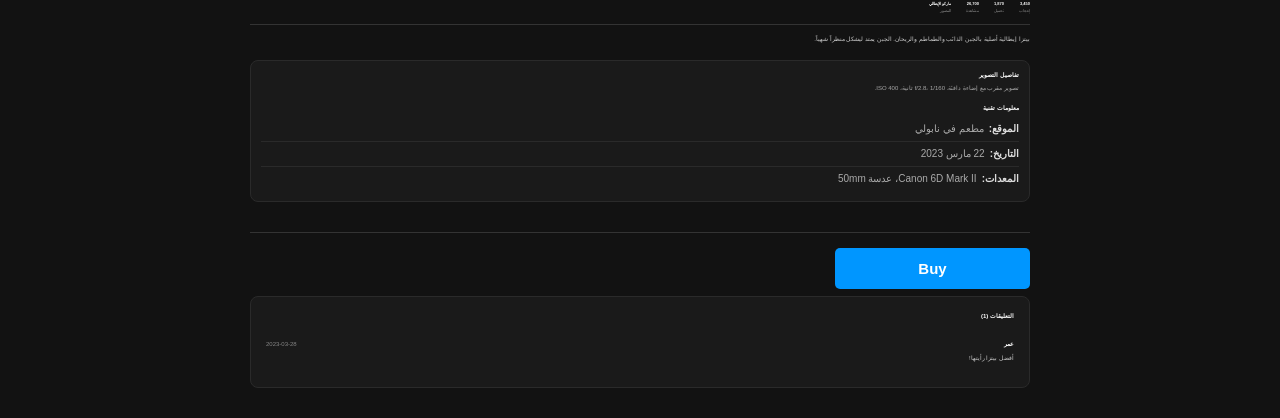
==== commit 90789a8f: "Update index.html" ====
--- a/index.html
+++ b/index.html
@@ -52,21 +52,21 @@
       object-fit: cover;
       flex-shrink: 0;
       scroll-snap-align: start;
-      border-radius: 16px;
+      border-radius: 5px;
     }
 
     .dots {
       display: flex;
       justify-content: center;
       align-items: center;
-      gap: 10px;
-      margin-top: 18px;
-      height: 16px;
+      gap: 5px;
+      margin-top: 2px;
+      height: 10px;
     }
 
     .dot {
-      width: 6px;
-      height: 6px;
+      width: 3px;
+      height: 3px;
       background: #b0b0b0;
       border-radius: 50%;
       cursor: pointer;
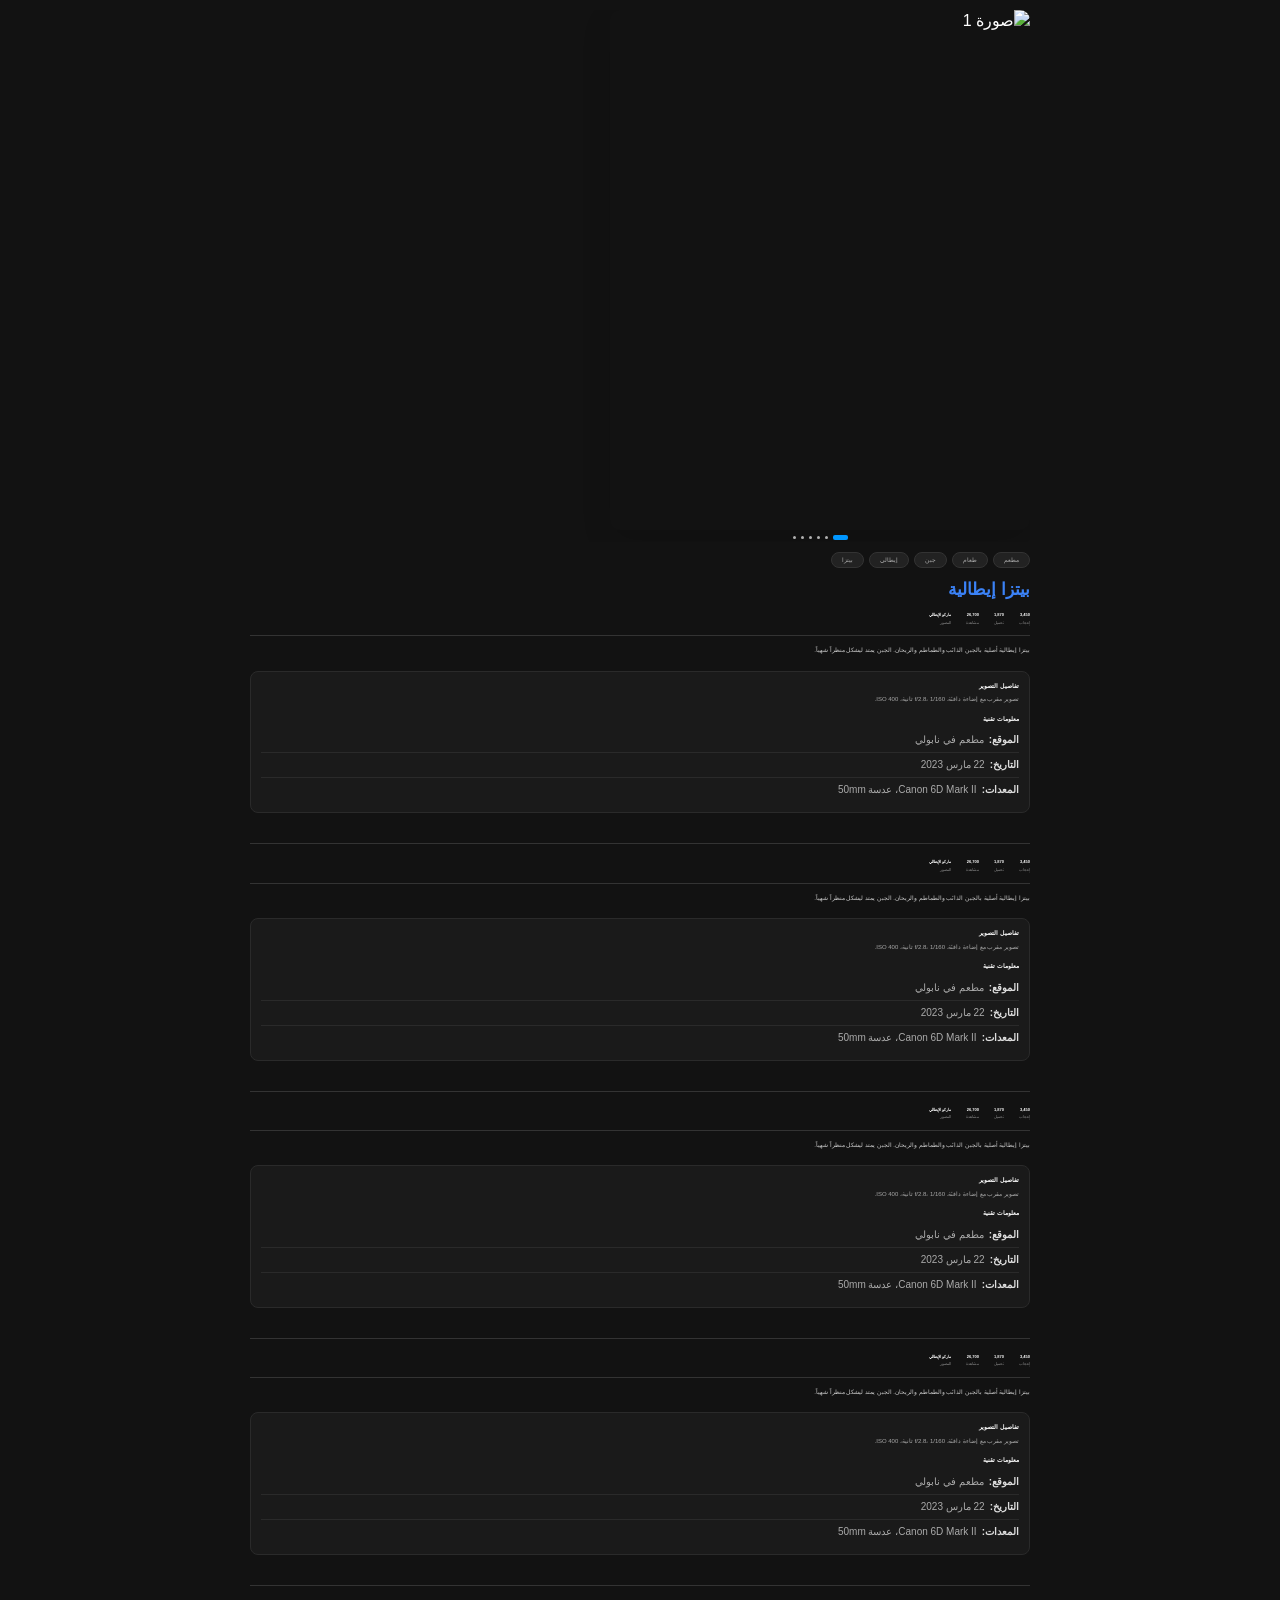
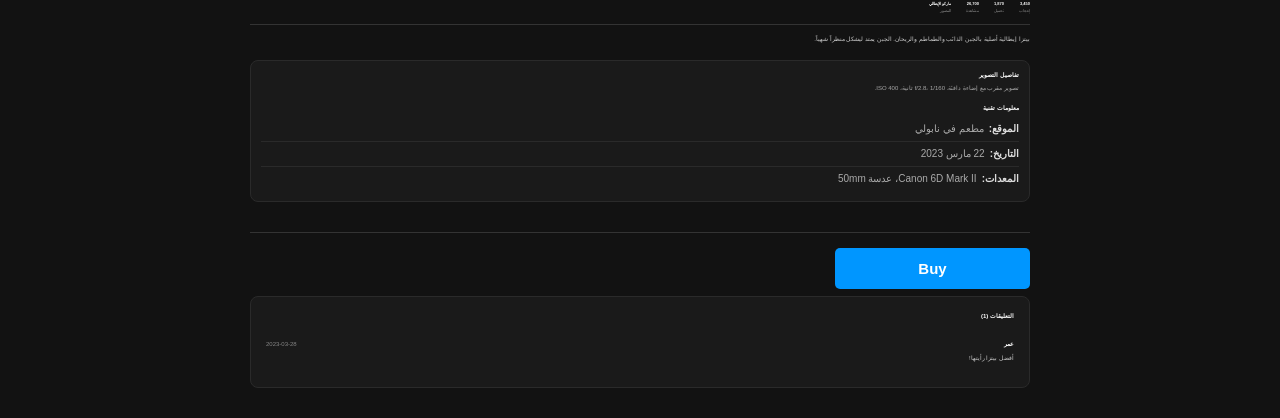
==== commit 0792bfd5: "Update index.html" ====
--- a/index.html
+++ b/index.html
@@ -102,7 +102,7 @@
             border-radius: 5px;
             overflow: hidden;
             margin-bottom: 10px;
-            box-shadow: 0 3px 10px rgba(0, 0, 0, 0.6);
+            /*box-shadow: 0 3px 10px rgba(0, 0, 0, 0.6);*/
         }
 
         .product-image {
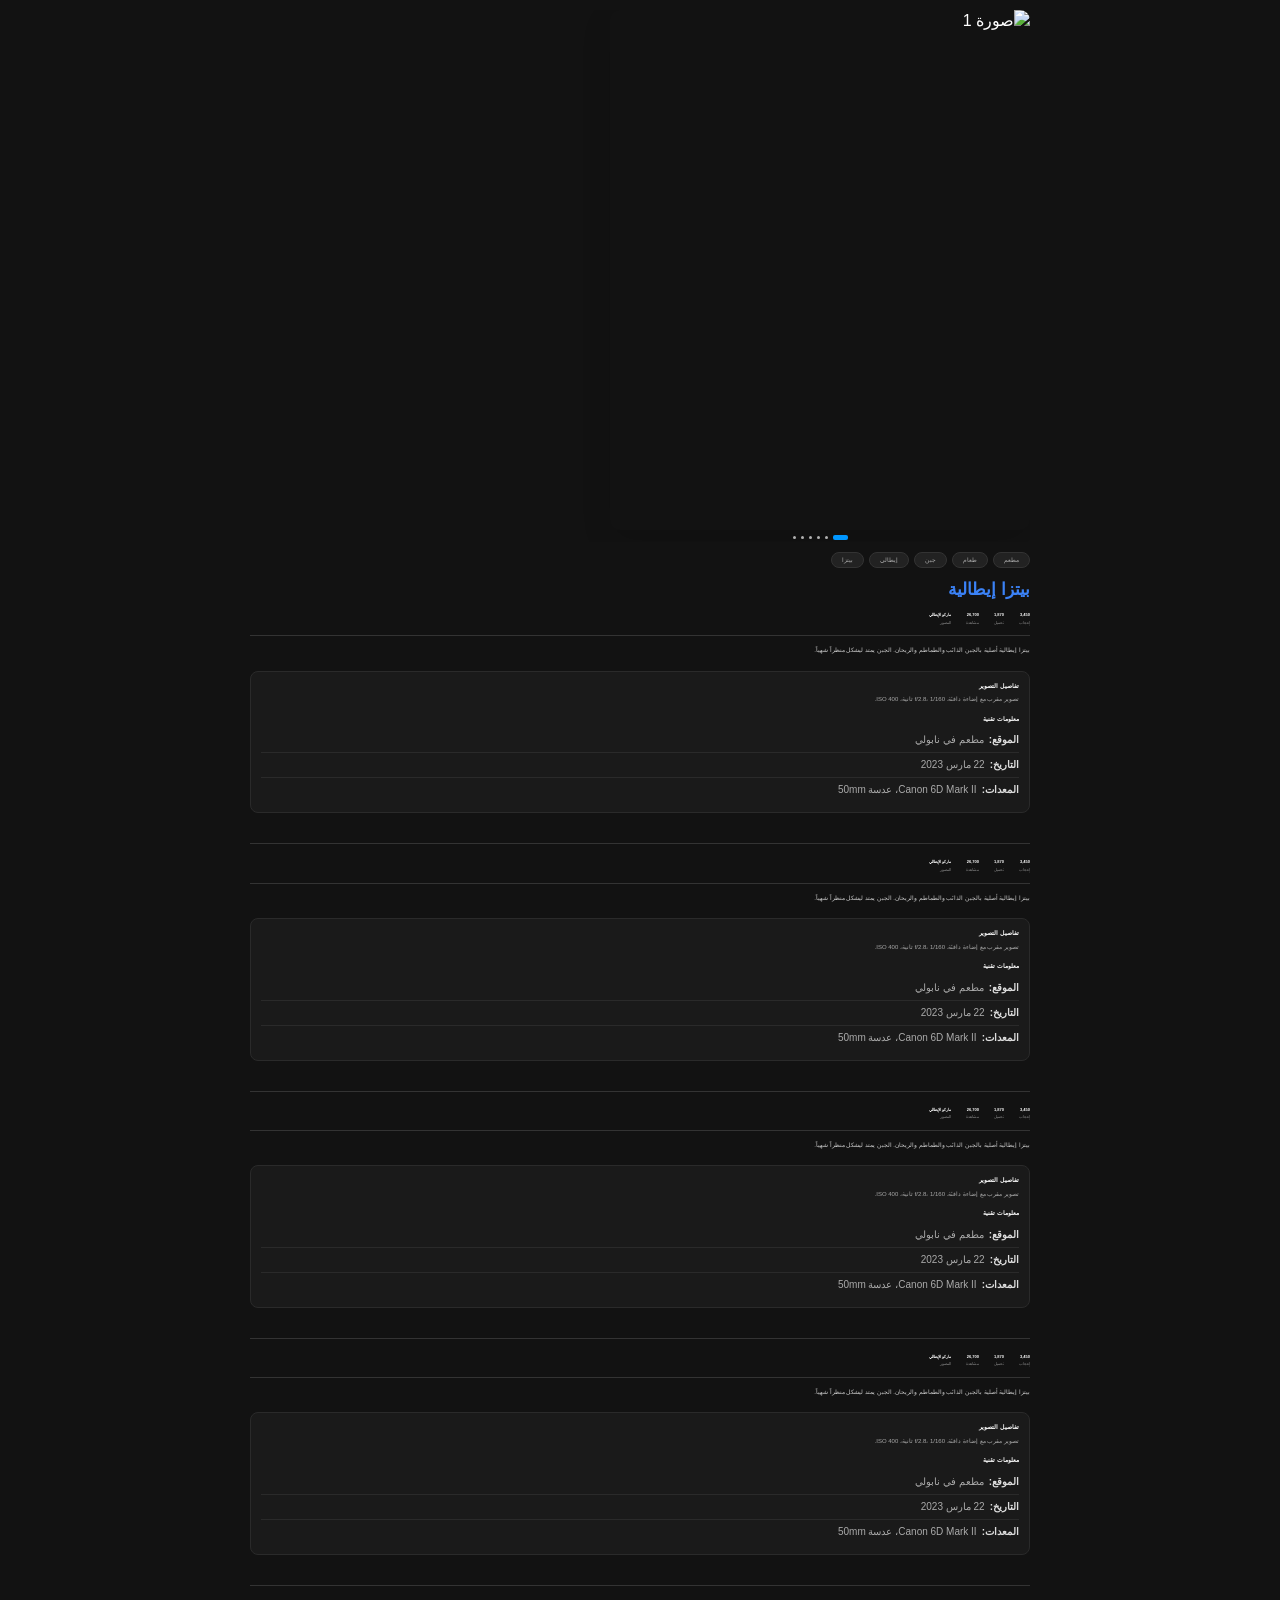
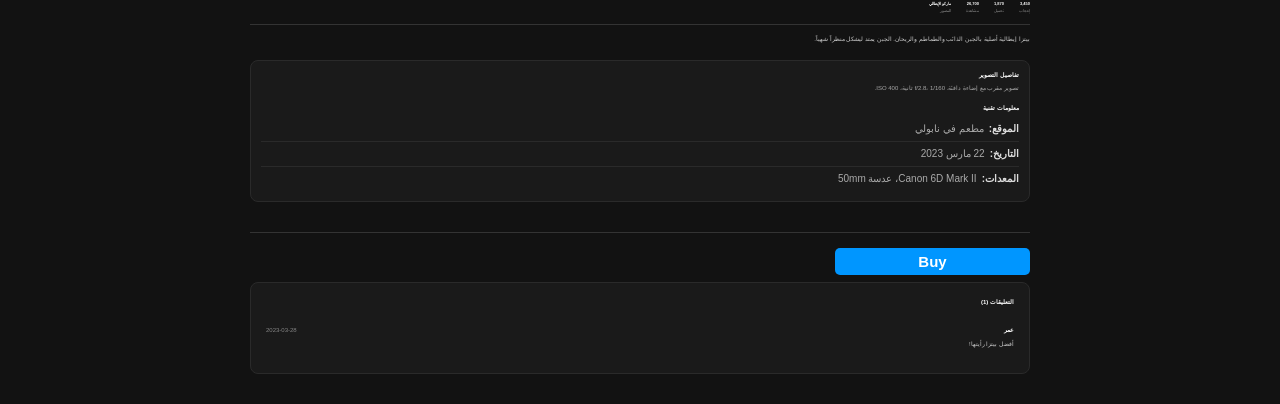
==== commit 5ffe3518: "Update index.html" ====
--- a/index.html
+++ b/index.html
@@ -247,7 +247,7 @@
             color: white;
             border: none;
             border-radius: 5px;
-            padding: 12px 25px;
+            padding: 5px 18px;
             font-size: 15px; /* تصغير الخط */
             font-weight: bold;
             cursor: pointer;
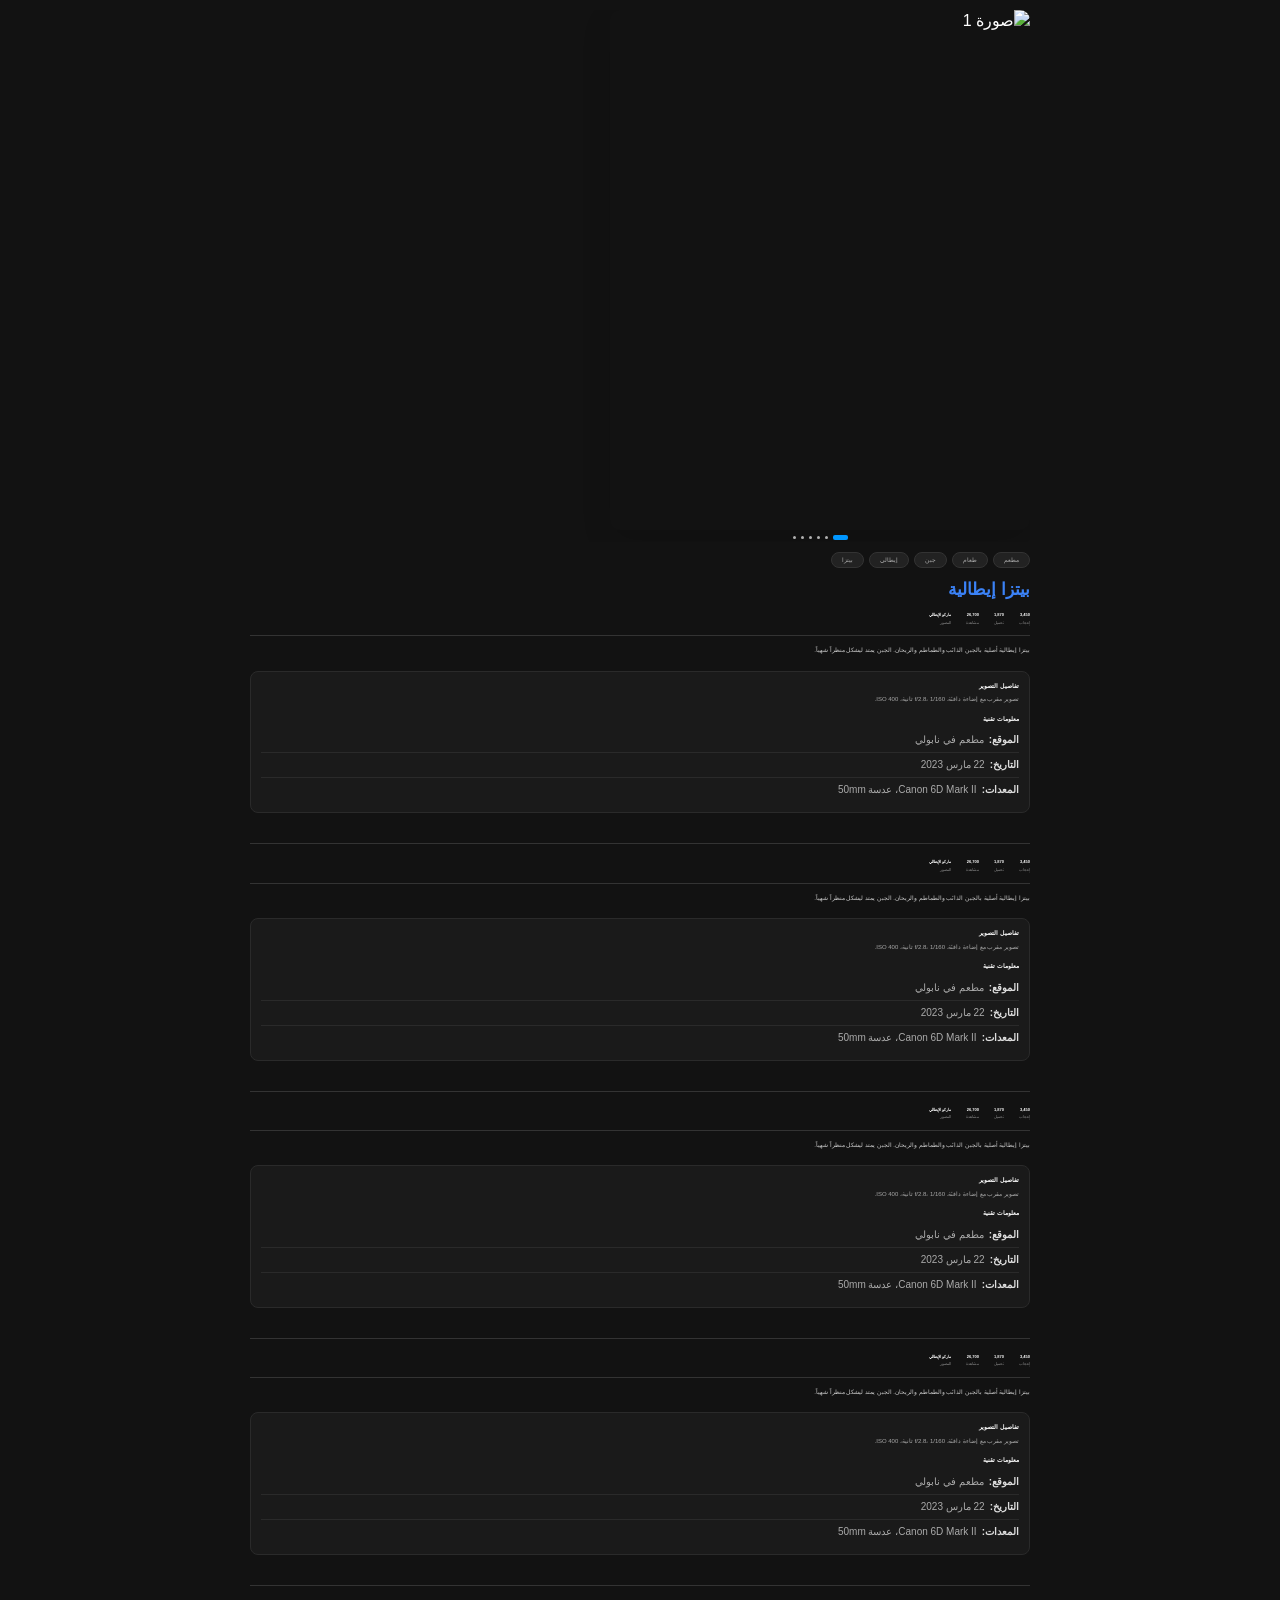
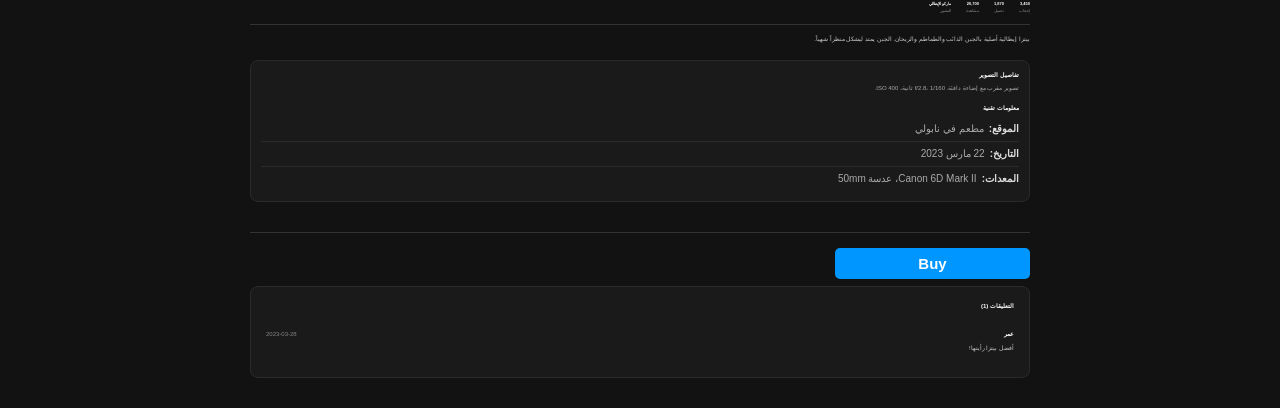
==== commit 5e23d900: "upgrade to some options" ====
--- a/index.html
+++ b/index.html
@@ -5,669 +5,36 @@
     <meta charset="UTF-8">
     <meta name="viewport" content="width=device-width, initial-scale=1.0">
     <title>بيتزا إيطالية - صفحة المنتج</title>
-    
+
     <!-- مكتبة الأيقونات -->
     <link rel="stylesheet" href="https://cdnjs.cloudflare.com/ajax/libs/font-awesome/6.4.0/css/all.min.css">
-    
-    <style>
-        * {
-            margin: 0;
-            padding: 0;
-            box-sizing: border-box;
-        }
 
-        body {
-            background-color: #121212;
-            color: #fff;
-            font-family: 'Segoe UI', Tahoma, Geneva, Verdana, sans-serif;
-            min-height: 100vh;
-            line-height: 1.4; /* تقليل تباعد الأسطر */
-        }
-           .carousel-container {
-      width: 100%;
-      max-width: 420px;
-      position: relative;
-    }
-
-    .carousel {
-      display: flex;
-      overflow-x: auto;
-      scroll-snap-type: x mandatory;
-      scroll-behavior: smooth;
-      -webkit-overflow-scrolling: touch;
-      border-radius: 10px;
-      box-shadow: 0 10px 30px rgba(0,0,0,0.12);
-    }
-
-    .carousel::-webkit-scrollbar {
-      display: none;
-    }
-    .carousel {
-      scrollbar-width: none;
-    }
-
-    .carousel img {
-      width: 100%;
-      height: 520px;
-      object-fit: cover;
-      flex-shrink: 0;
-      scroll-snap-align: start;
-      border-radius: 5px;
-    }
-
-    .dots {
-      display: flex;
-      justify-content: center;
-      align-items: center;
-      gap: 5px;
-      margin-top: 2px;
-      height: 10px;
-    }
-
-    .dot {
-      width: 3px;
-      height: 3px;
-      background: #b0b0b0;
-      border-radius: 50%;
-      cursor: pointer;
-      transition: all 0.35s cubic-bezier(0.4, 0, 0.2, 1);
-    }
-
-    .dot.active {
-      width: 15px;
-      height: 5px;
-      border-radius:2px;
-      background: #0096FF;
-      transform: scale(1);
-    }
-
-        /* حاوية صفحة المنتج */
-        .product-page {
-            display: block;
-            width: 100%;
-            min-height: 100vh;
-            background-color: #121212;
-            padding-bottom: 20px;
-        }
-
-        .product-content {
-            max-width: 800px;
-            margin: 0 auto;
-            padding: 10px; /* تقليل الحواف الخارجية */
-        }
-
-        /* صورة المنتج */
-        .product-image-container {
-            width: 100%;
-            border-radius: 5px;
-            overflow: hidden;
-            margin-bottom: 10px;
-            /*box-shadow: 0 3px 10px rgba(0, 0, 0, 0.6);*/
-        }
-
-        .product-image {
-            width: 100%;
-            height: auto;
-            display: block;
-            object-fit: cover;
-        }
-
-        /* العلامات (Tags) - محاذاة لليمين */
-        .tags {
-            display: flex;
-            flex-wrap: wrap;
-            gap: 5px; /* تقليل الفراغات */
-            justify-content: flex-start; 
-            margin-bottom: 10px;
-        }
-
-        .tag {
-            background-color: #222;
-            border: 1px solid #333;
-            padding: 3px 10px; /* تصغير الحجم */
-            border-radius: 15px;
-            font-size: 6px; /* تصغير الخط */
-            color: #aaa;
-        }
-
-        /* عنوان المنتج (يظهر مرة واحدة) */
-        .product-title {
-            font-size: 17px; /* تصغير الخط */
-            font-weight: bold;
-            color: #3b82f6;
-            text-align: right;
-            margin-bottom: 10px;
-            margin-top: 5px;
-        }
-
-        /* بيانات المنتج (Meta) */
-        .product-meta {
-            display: flex;
-            justify-content: flex-start; 
-            gap: 15px; /* تقليل المسافات */
-            margin-bottom: 10px;
-            padding-bottom: 10px;
-            border-bottom: 1px solid #333;
-            flex-wrap: wrap;
-        }
-
-        .meta-item {
-            display: flex;
-            flex-direction: column;
-            align-items: flex-start;
-        }
-
-        .meta-value {
-            font-size: 4px; /* تصغير الخط */
-            font-weight: bold;
-            color: #fff;
-        }
-
-        .meta-label {
-            font-size: 4px; /* تصغير الخط */
-            color: #888;
-            margin-top: 2px;
-        }
-
-        /* وصف المنتج */
-        .product-description {
-            line-height: 1.6;
-            font-size: 6px; /* تصغير الخط */
-            color: #ccc;
-            margin-bottom: 15px;
-            text-align: right;
-        }
-
-        /* معلومات إضافية */
-        .product-info {
-            background-color: #1a1a1a;
-            border: 1px solid #2a2a2a;
-            padding: 10px; /* تقليل الحواف الداخلية */
-            border-radius: 8px;
-            margin-bottom: 15px;
-        }
-
-        .info-section {
-            margin-bottom: 10px;
-        }
-
-        .info-section:last-child {
-            margin-bottom: 0;
-        }
-
-        .info-title {
-            font-size: 6px; /* تصغير الخط */
-            font-weight: bold;
-            margin-bottom: 5px;
-            color: #fff;
-        }
-
-        .info-content {
-            font-size: 6px; /* تصغير الخط */
-            color: #aaa;
-            line-height: 1.6;
-        }
-
-        .info-list {
-            list-style-type: none;
-        }
-
-        .info-list li {
-            padding: 5px 0; /* تقليل المسافات */
-            border-bottom: 1px solid #2a2a2a;
-            color: #aaa;
-            font-size: 10px; /* تصغير الخط */
-            display: flex;
-            gap: 5px;
-        }
-
-        .info-list li:last-child {
-            border-bottom: none;
-        }
-
-        .info-list strong {
-            color: #ddd;
-        }
-
-        /* فواصل بين التكرارات - 1 بكسل */
-        .details-block {
-            margin-bottom: 15px;
-            padding-bottom: 15px;
-            border-bottom: 1px solid #333; /* خط 1 بكسل */
-        }
-        .details-block:last-of-type {
-            border-bottom: none;
-            margin-bottom: 0;
-            padding-bottom: 0;
-        }
-
-        /* زر الطلب الرئيسي */
-        .order-main-button {
-            background-color:#0096FF;
-            color: white;
-            border: none;
-            border-radius: 5px;
-            padding: 5px 18px;
-            font-size: 15px; /* تصغير الخط */
-            font-weight: bold;
-            cursor: pointer;
-           
-            display: flex;
-            align-items: center;
-            justify-content: center;
-            gap: 6px;
-            width: 25%;
-            margin: 7px 0;
-           
-        }
-
-       
-
-        /* قسم التعليقات */
-        .comments-section {
-            background-color: #1a1a1a;
-            padding: 15px;
-            border-radius: 8px;
-            border: 1px solid #2a2a2a;
-        }
-
-        .comment {
-            padding: 10px 0;
-            border-bottom: 1px solid #2a2a2a;
-        }
-
-        .comment:last-child {
-            border-bottom: none;
-        }
-
-        .comment-header {
-            display: flex;
-            justify-content: space-between;
-            margin-bottom: 5px;
-        }
-
-        .comment-author {
-            font-weight: bold;
-            color: #fff;
-            font-size: 6px;
-        }
-
-        .comment-date {
-            color: #888;
-            font-size: 6px;
-        }
-
-        .comment-text {
-            color: #ccc;
-            line-height: 1.4;
-            font-size: 6px;
-        }
-
-        /* ==================== نافذة الطلب المنبثقة ==================== */
-        .order-modal {
-            display: none;
-            position: fixed;
-            top: 0;
-            left: 0;
-            width: 100%;
-            height: 100%;
-            background-color: rgba(0, 0, 0, 0.9);
-            z-index: 2000;
-            overflow-y: auto;
-            backdrop-filter: blur(5px);
-        }
-
-        .order-modal-content {
-            max-width: 600px;
-            margin: 20px auto;
-            background: linear-gradient(145deg, #1a1a1a, #222);
-            padding: 15px;
-            border-radius: 12px;
-            box-shadow: 0 20px 50px rgba(0, 0, 0, 0.5);
-            position: relative;
-            animation: modalSlideIn 0.3s ease;
-        }
-
-        @keyframes modalSlideIn {
-            from { opacity: 0; transform: translateY(-50px); }
-            to { opacity: 1; transform: translateY(0); }
-        }
-
-        .modal-header {
-            display: flex;
-            justify-content: space-between;
-            align-items: center;
-            margin-bottom: 15px;
-            padding-bottom: 10px;
-            border-bottom: 1px solid #333;
-        }
-
-        .modal-header h2 {
-            font-size: 18px;
-            color: #fff;
-            display: flex;
-            align-items: center;
-            gap: 10px;
-        }
-
-        .modal-header h2 i {
-            color: #ff9900;
-        }
-
-        .close-modal {
-            background: none;
-            border: none;
-            color: #666;
-            font-size: 25px;
-            cursor: pointer;
-            transition: all 0.3s ease;
-        }
-
-        .close-modal:hover {
-            color: #ff9900;
-            transform: scale(1.1);
-        }
-
-        .checkout-form {
-            display: flex;
-            flex-direction: column;
-            gap: 15px;
-        }
-
-        .form-section {
-            background-color: #2a2a2a;
-            border-radius: 8px;
-            padding: 15px;
-            border: 1px solid #333;
-        }
-
-        .section-title {
-            font-size: 14px;
-            font-weight: bold;
-            color: #ff9900;
-            margin-bottom: 10px;
-            display: flex;
-            align-items: center;
-            gap: 8px;
-            border-bottom: 1px solid #333;
-            padding-bottom: 8px;
-        }
-
-        .form-row {
-            display: grid;
-            grid-template-columns: 1fr 1fr;
-            gap: 10px;
-            margin-bottom: 10px;
-        }
-
-        @media (max-width: 600px) {
-            .form-row { grid-template-columns: 1fr; }
-        }
-
-        .form-group {
-            margin-bottom: 10px;
-        }
-
-        .form-group label {
-            display: block;
-            margin-bottom: 5px;
-            color: #aaa;
-            font-size: 12px;
-        }
-
-        .form-control {
-            width: 100%;
-            padding: 10px 12px;
-            background-color: #333;
-            border: 1px solid #444;
-            border-radius: 6px;
-            color: #fff;
-            font-size: 13px;
-            transition: all 0.3s ease;
-            font-family: inherit;
-        }
-
-        .form-control:focus {
-            outline: none;
-            border-color: #ff9900;
-            background-color: #3a3a3a;
-        }
-
-        .whatsapp-update {
-            display: flex;
-            align-items: center;
-            gap: 8px;
-            background-color: #25D366;
-            color: white;
-            padding: 8px 12px;
-            border-radius: 6px;
-            margin-bottom: 10px;
-            font-weight: 500;
-            font-size: 12px;
-        }
-
-        .shipping-options {
-            display: flex;
-            gap: 10px;
-            flex-wrap: wrap;
-        }
-
-        .shipping-option {
-            flex: 1;
-            min-width: 120px;
-            background-color: #333;
-            border: 1px solid #444;
-            border-radius: 8px;
-            padding: 10px;
-            cursor: pointer;
-            transition: all 0.3s ease;
-        }
-
-        .shipping-option.selected {
-            border-color: #ff9900;
-            background: linear-gradient(145deg, #3a3a3a, #444);
-        }
-
-        .shipping-option .name {
-            font-weight: bold;
-            margin-bottom: 3px;
-            font-size: 13px;
-        }
-
-        .shipping-option .price {
-            color: #ff9900;
-            font-size: 14px;
-            font-weight: bold;
-        }
-
-        .shipping-option .free {
-            color: #25D366;
-        }
-
-        .order-summary {
-            background: linear-gradient(145deg, #222, #2a2a2a);
-            border-radius: 8px;
-            padding: 15px;
-        }
-
-        .summary-item {
-            display: flex;
-            justify-content: space-between;
-            margin-bottom: 8px;
-            color: #ccc;
-            font-size: 13px;
-        }
-
-        .summary-total {
-            display: flex;
-            justify-content: space-between;
-            margin-top: 10px;
-            padding-top: 10px;
-            border-top: 1px solid #333;
-            font-size: 16px;
-            font-weight: bold;
-            color: #ff9900;
-        }
-
-        .submit-order-btn {
-            background: linear-gradient(145deg, #ff9900, #f3a03d);
-            color: #000;
-            border: none;
-            border-radius: 8px;
-            padding: 12px 20px;
-            font-size: 16px;
-            font-weight: bold;
-            cursor: pointer;
-            transition: all 0.3s ease;
-            display: flex;
-            align-items: center;
-            justify-content: center;
-            gap: 10px;
-            width: 100%;
-            margin-top: 15px;
-        }
-
-        .submit-order-btn:hover {
-            background: linear-gradient(145deg, #f3a03d, #ff9900);
-            transform: translateY(-2px);
-        }
-
-        .modal-product-info {
-            background-color: #2a2a2a;
-            border-radius: 8px;
-            padding: 10px;
-            margin-bottom: 15px;
-            border: 1px solid #333;
-            display: flex;
-            align-items: center;
-            gap: 10px;
-        }
-
-        .modal-product-img {
-            width: 60px;
-            height: 60px;
-            border-radius: 6px;
-            object-fit: cover;
-        }
-
-        .modal-product-details {
-            flex: 1;
-        }
-
-        .modal-product-title {
-            font-size: 14px;
-            font-weight: bold;
-            color: #fff;
-            margin-bottom: 3px;
-        }
-
-        .modal-product-price {
-            color: #ff9900;
-            font-size: 16px;
-            font-weight: bold;
-        }
-
-        .alert {
-            padding: 10px;
-            border-radius: 6px;
-            margin-bottom: 15px;
-            display: none;
-            font-size: 13px;
-        }
-
-        .alert.success {
-            background-color: rgba(37, 211, 102, 0.2);
-            border: 1px solid #25D366;
-            color: #25D366;
-        }
-
-        .alert.error {
-            background-color: rgba(255, 69, 58, 0.2);
-            border: 1px solid #ff453a;
-            color: #ff453a;
-        }
-    </style>
+    <!-- أنماط صفحة المنتج -->
+    <link rel="stylesheet" href="style.css">
 </head>
 
 <body>
 
-    <!-- ==================== صفحة المنتج (الصفحة الرئيسية) ==================== -->
     <div class="product-page">
         <div class="product-content">
-            
+
             <!-- صورة المنتج -->
- <div class="product-image-container">
-   <div class="carousel-container">
-    <div class="carousel" id="carousel">
-      <img src="https://picsum.photos/id/1015/600/800" alt="صورة 1">
-      <img src="https://picsum.photos/id/1016/600/800" alt="صورة 2">
-      <img src="https://picsum.photos/id/1018/600/800" alt="صورة 3">
-      <img src="https://picsum.photos/id/1020/600/800" alt="صورة 4">
-      <img src="https://picsum.photos/id/1024/600/800" alt="صورة 5">
-      <img src="https://images.unsplash.com/photo-1565299624946-b28f40a0ae38?ixlib=rb-4.0.3&auto=format&fit=crop&w=1200&q=80" alt="بيتزا إيطالية" class="product-image">
-    </div>
-    <div class="dots" id="dots"></div>
-   </div>
- </div>
-          
-          <script>
-    const carousel = document.getElementById('carousel');
-    const dotsContainer = document.getElementById('dots');
-    const images = carousel.querySelectorAll('img');
-    let currentIndex = 0;
+            <div class="product-image-container">
+                <div class="carousel-container">
+                    <div class="carousel" id="carousel">
+                        <img src="https://picsum.photos/id/1015/600/800" alt="صورة 1">
+                        <img src="https://picsum.photos/id/1016/600/800" alt="صورة 2">
+                        <img src="https://picsum.photos/id/1018/600/800" alt="صورة 3">
+                        <img src="https://picsum.photos/id/1020/600/800" alt="صورة 4">
+                        <img src="https://picsum.photos/id/1024/600/800" alt="صورة 5">
+                        <img src="https://images.unsplash.com/photo-1565299624946-b28f40a0ae38?ixlib=rb-4.0.3&auto=format&fit=crop&w=1200&q=80"
+                             alt="بيتزا إيطالية" class="product-image">
+                    </div>
+                    <div class="dots" id="dots"></div>
+                </div>
+            </div>
 
-    // إنشاء النقط
-    images.forEach((_, index) => {
-      const dot = document.createElement('div');
-      dot.classList.add('dot');
-      if (index === 0) dot.classList.add('active');
-      
-      dot.addEventListener('click', () => {
-        goToSlide(index);
-      });
-      
-      dotsContainer.appendChild(dot);
-    });
-
-    const dots = document.querySelectorAll('.dot');
-
-    function goToSlide(index) {
-      currentIndex = index;
-      const slideWidth = carousel.offsetWidth;
-      
-      // مهم جداً في الـ RTL
-      carousel.scrollTo({
-        left: slideWidth * index,
-        behavior: 'smooth'
-      });
-      
-      updateDots();
-    }
-
-    function updateDots() {
-      dots.forEach((dot, index) => {
-        dot.classList.toggle('active', index === currentIndex);
-      });
-    }
-
-    // الحل الأساسي للمشكلة
-    carousel.addEventListener('scroll', () => {
-      const slideWidth = carousel.offsetWidth;
-      
-      // بنستخدم Math.abs عشان نحل مشكلة الـ RTL
-      const scrollLeft = Math.abs(carousel.scrollLeft);
-      const newIndex = Math.round(scrollLeft / slideWidth);
-      
-      if (newIndex !== currentIndex && newIndex >= 0 && newIndex < images.length) {
-        currentIndex = newIndex;
-        updateDots();
-      }
-    });
-  </script>
-          
-
-
-            <!-- العلامات (على اليمين) -->
+            <!-- العلامات -->
             <div class="tags">
                 <span class="tag">مطعم</span>
                 <span class="tag">طعام</span>
@@ -676,12 +43,10 @@
                 <span class="tag">بيتزا</span>
             </div>
 
-            <!-- عنوان المنتج (مرة واحدة فقط) -->
+            <!-- عنوان المنتج -->
             <h1 class="product-title">بيتزا إيطالية</h1>
 
-            <!-- ==================== تكرار المعلومات 5 مرات (بدون العنوان) ==================== -->
-            
-            <!-- 1 -->
+            <!-- ========== تكرار المعلومات 5 مرات ========== -->
             <div class="details-block">
                 <div class="product-meta">
                     <div class="meta-item"><div class="meta-value">3,450</div><div class="meta-label">إعجاب</div></div>
@@ -696,7 +61,6 @@
                 </div>
             </div>
 
-            <!-- 2 -->
             <div class="details-block">
                 <div class="product-meta">
                     <div class="meta-item"><div class="meta-value">3,450</div><div class="meta-label">إعجاب</div></div>
@@ -711,7 +75,6 @@
                 </div>
             </div>
 
-            <!-- 3 -->
             <div class="details-block">
                 <div class="product-meta">
                     <div class="meta-item"><div class="meta-value">3,450</div><div class="meta-label">إعجاب</div></div>
@@ -726,7 +89,6 @@
                 </div>
             </div>
 
-            <!-- 4 -->
             <div class="details-block">
                 <div class="product-meta">
                     <div class="meta-item"><div class="meta-value">3,450</div><div class="meta-label">إعجاب</div></div>
@@ -741,7 +103,6 @@
                 </div>
             </div>
 
-            <!-- 5 -->
             <div class="details-block">
                 <div class="product-meta">
                     <div class="meta-item"><div class="meta-value">3,450</div><div class="meta-label">إعجاب</div></div>
@@ -756,13 +117,10 @@
                 </div>
             </div>
 
-            <!-- ==================== نهاية التكرار ==================== -->
-
-            <!-- زر الطلب -->
-            <button class="order-main-button" id="openOrderModal">
-                
+            <!-- زر الطلب → يفتح صفحة الدفع -->
+            <a href="./checkout/" class="order-main-button" id="openOrderModal">
                 Buy
-            </button>
+            </a>
 
             <!-- التعليقات -->
             <div class="comments-section">
@@ -779,295 +137,8 @@
         </div>
     </div>
 
-    <!-- ==================== نافذة الطلب المنبثقة ==================== -->
-    <div class="order-modal" id="orderModal">
-        <div class="order-modal-content">
-            <div class="modal-header">
-                <h2><i class="fas fa-shopping-cart"></i> إتمام الطلب</h2>
-                <button class="close-modal" id="closeModal">&times;</button>
-            </div>
+    <!-- سكربت صفحة المنتج -->
+    <script src="script.js"></script>
+</body>
 
-            <div class="checkout-form" id="checkoutForm">
-                <div class="alert success" id="modalSuccessAlert">
-                    <i class="fas fa-check-circle"></i> تم تجهيز طلبك! سيتم تحويلك إلى واتساب...
-                </div>
-
-                <div class="alert error" id="modalErrorAlert">
-                    <i class="fas fa-exclamation-circle"></i> يرجى ملء جميع الحقول المطلوبة
-                </div>
-
-                <!-- معلومات المنتج في النافذة -->
-                <div class="modal-product-info">
-                    <img src="https://images.unsplash.com/photo-1565299624946-b28f40a0ae38?ixlib=rb-4.0.3&auto=format&fit=crop&w=1200&q=80" alt="بيتزا إيطالية" class="modal-product-img">
-                    <div class="modal-product-details">
-                        <div class="modal-product-title">بيتزا إيطالية</div>
-                        <div class="modal-product-price">250 جنيه</div>
-                        <div style="color: #aaa; font-size: 12px;">المصور: ماركو الإيطالي</div>
-                    </div>
-                </div>
-
-                <!-- قسم الاتصال -->
-                <div class="form-section">
-                    <div class="section-title">
-                        <i class="fas fa-address-card"></i> معلومات الاتصال
-                    </div>
-                    <div class="form-group">
-                        <label>البريد الإلكتروني أو رقم الهاتف <span style="color: #ff9900;">*</span></label>
-                        <input type="text" class="form-control" id="modalContact" placeholder="example@email.com أو 01xxxxxxxxx">
-                    </div>
-                    <div class="whatsapp-update">
-                        <i class="fab fa-whatsapp"></i>
-                        <span>احصل على تحديثات الطلب عبر واتساب</span>
-                    </div>
-                </div>
-
-                <!-- قسم التوصيل -->
-                <div class="form-section">
-                    <div class="section-title">
-                        <i class="fas fa-truck"></i> عنوان التوصيل
-                    </div>
-                    <div class="form-group">
-                        <label>الدولة <span style="color: #ff9900;">*</span></label>
-                        <select class="form-control" id="modalCountry">
-                            <option value="مصر" selected>مصر</option>
-                            <option value="السعودية">السعودية</option>
-                            <option value="الإمارات">الإمارات</option>
-                        </select>
-                    </div>
-                    <div class="form-row">
-                        <div class="form-group">
-                            <label>الاسم الأول <span style="color: #ff9900;">*</span></label>
-                            <input type="text" class="form-control" id="modalFirstName" placeholder="محمد">
-                        </div>
-                        <div class="form-group">
-                            <label>الاسم الأخير <span style="color: #ff9900;">*</span></label>
-                            <input type="text" class="form-control" id="modalLastName" placeholder="أحمد">
-                        </div>
-                    </div>
-                    <div class="form-group">
-                        <label>العنوان <span style="color: #ff9900;">*</span></label>
-                        <input type="text" class="form-control" id="modalAddress" placeholder="شارع 9، المبنى 12، شقة 5">
-                    </div>
-                    <div class="form-row">
-                        <div class="form-group">
-                            <label>المدينة <span style="color: #ff9900;">*</span></label>
-                            <input type="text" class="form-control" id="modalCity" placeholder="القاهرة">
-                        </div>
-                        <div class="form-group">
-                            <label>المحافظة</label>
-                            <select class="form-control" id="modalGovernorate">
-                                <option value="القاهرة" selected>القاهرة</option>
-                                <option value="الجيزة">الجيزة</option>
-                                <option value="الإسكندرية">الإسكندرية</option>
-                            </select>
-                        </div>
-                    </div>
-                    <div class="form-row">
-                        <div class="form-group">
-                            <label>رقم الهاتف <span style="color: #ff9900;">*</span></label>
-                            <input type="tel" class="form-control" id="modalPhone" placeholder="01234567890">
-                        </div>
-                    </div>
-                </div>
-
-                <!-- قسم الشحن -->
-                <div class="form-section">
-                    <div class="section-title">
-                        <i class="fas fa-shipping-fast"></i> طريقة الشحن
-                    </div>
-                    <div class="shipping-options" id="shippingOptions">
-                        <div class="shipping-option selected" data-price="10" data-name="Fast & Safe Shipping">
-                            <div class="name">Fast & Safe Shipping</div>
-                            <div class="price">£10.00</div>
-                        </div>
-                        <div class="shipping-option" data-price="0" data-name="Free Shipping">
-                            <div class="name">Free Shipping</div>
-                            <div class="price free">FREE</div>
-                        </div>
-                    </div>
-                </div>
-
-                <!-- ملخص الطلب -->
-                <div class="order-summary">
-                    <div class="summary-item">
-                        <span>المبلغ الإجمالي للمنتج:</span>
-                        <span id="summarySubtotal">250 جنيه</span>
-                    </div>
-                    <div class="summary-item">
-                        <span>تكلفة الشحن:</span>
-                        <span id="summaryShipping">10.00 جنيه</span>
-                    </div>
-                    <div class="summary-total">
-                        <span>الإجمالي:</span>
-                        <span id="summaryTotal">260 جنيه</span>
-                    </div>
-                </div>
-
-                <!-- زر إرسال الطلب -->
-                <button class="submit-order-btn" id="submitOrderBtn">
-                    <i class="fab fa-whatsapp"></i>
-                    إرسال الطلب عبر واتساب
-                </button>
-            </div>
-        </div>
-    </div>
-
-    <!-- ==================== السكريبت ==================== -->
-    <script>
-        const WHATSAPP_NUMBER = "201551839053"; 
-        
-        const currentProduct = {
-            id: 14,
-            title: "بيتزا إيطالية",
-            author: "ماركو الإيطالي",
-            price: 250,
-            image: "https://images.unsplash.com/photo-1565299624946-b28f40a0ae38?ixlib=rb-4.0.3&auto=format&fit=crop&w=1200&q=80"
-        };
-
-        let selectedShipping = 10; 
-        let shippingName = "Fast & Safe Shipping";
-
-        document.addEventListener('DOMContentLoaded', function () {
-            setupOrderModal();
-            updateOrderSummary();
-        });
-
-        function setupOrderModal() {
-            const modal = document.getElementById('orderModal');
-            const closeBtn = document.getElementById('closeModal');
-            const openBtn = document.getElementById('openOrderModal');
-
-            openBtn.addEventListener('click', function () {
-                modal.style.display = 'block';
-                document.body.style.overflow = 'hidden';
-                document.getElementById('modalSuccessAlert').style.display = 'none';
-                document.getElementById('modalErrorAlert').style.display = 'none';
-            });
-
-            closeBtn.addEventListener('click', function () {
-                modal.style.display = 'none';
-                document.body.style.overflow = 'auto';
-            });
-
-            modal.addEventListener('click', function (e) {
-                if (e.target === modal) {
-                    modal.style.display = 'none';
-                    document.body.style.overflow = 'auto';
-                }
-            });
-
-            const shippingOptions = document.querySelectorAll('.shipping-option');
-            shippingOptions.forEach(option => {
-                option.addEventListener('click', function () {
-                    shippingOptions.forEach(opt => opt.classList.remove('selected'));
-                    this.classList.add('selected');
-                    selectedShipping = parseFloat(this.dataset.price);
-                    shippingName = this.dataset.name;
-                    updateOrderSummary();
-                });
-            });
-
-            document.getElementById('submitOrderBtn').addEventListener('click', submitOrder);
-        }
-
-        function updateOrderSummary() {
-            const subtotal = currentProduct.price;
-            const shipping = selectedShipping;
-            const total = subtotal + shipping;
-
-            document.getElementById('summarySubtotal').textContent = `${subtotal} جنيه`;
-            document.getElementById('summaryShipping').textContent = shipping === 0 ? 'مجاناً' : `${shipping}.00 جنيه`;
-            document.getElementById('summaryTotal').textContent = `${total} جنيه`;
-        }
-
-        async function submitOrder() {
-            const contact = document.getElementById('modalContact').value.trim();
-            const firstName = document.getElementById('modalFirstName').value.trim();
-            const lastName = document.getElementById('modalLastName').value.trim();
-            const address = document.getElementById('modalAddress').value.trim();
-            const city = document.getElementById('modalCity').value.trim();
-            const phone = document.getElementById('modalPhone').value.trim();
-            const country = document.getElementById('modalCountry').value;
-            const governorate = document.getElementById('modalGovernorate').value;
-
-            if (!contact || !firstName || !lastName || !address || !city || !phone) {
-                const errorAlert = document.getElementById('modalErrorAlert');
-                errorAlert.style.display = 'block';
-                setTimeout(() => { errorAlert.style.display = 'none'; }, 3000);
-                return;
-            }
-
-            const phoneRegex = /^01[0-9]{9}$/;
-            if (!phoneRegex.test(phone)) {
-                const errorAlert = document.getElementById('modalErrorAlert');
-                errorAlert.textContent = 'يرجى إدخال رقم هاتف مصري صحيح (11 رقم)';
-                errorAlert.style.display = 'block';
-                setTimeout(() => { 
-                    errorAlert.style.display = 'none'; 
-                    errorAlert.textContent = 'يرجى ملء جميع الحقول المطلوبة';
-                }, 3000);
-                return;
-            }
-
-            const successAlert = document.getElementById('modalSuccessAlert');
-            successAlert.style.display = 'block';
-
-            const total = currentProduct.price + selectedShipping;
-
-            const message = `🛍️ *طلب شراء جديد* 🛍️
-
-━━━━━━━━━━━━━━━━━━━
-📋 *بيانات المنتج*
-━━━━━━━━━━━━━━━━━━━
-🖼️ المنتج: ${currentProduct.title}
-🆔 رقم المنتج: #${currentProduct.id}
-📸 المصور: ${currentProduct.author}
-💰 سعر المنتج: ${currentProduct.price} جنيه
-🚚 تكلفة الشحن: ${selectedShipping === 0 ? 'مجاناً' : selectedShipping + ' جنيه'}
-💵 الإجمالي: ${total} جنيه
-
-━━━━━━━━━━━━━━━━━━━
-👤 *بيانات العميل*
-━━━━━━━━━━━━━━━━━━━
-👤 الاسم: ${firstName} ${lastName}
-📧 البريد/الهاتف: ${contact}
-📞 رقم الهاتف: ${phone}
-🌍 الدولة: ${country}
-🏙️ المدينة: ${city}
-📍 المحافظة: ${governorate}
-🏠 العنوان: ${address}
-
-━━━━━━━━━━━━━━━━━━━
-🚚 *معلومات الشحن*
-━━━━━━━━━━━━━━━━━━━
-📦 طريقة الشحن: ${shippingName}
-⏰ *تم إرسال الطلب في*: ${new Date().toLocaleString('ar-EG')}`;
-
-            const encodedMessage = encodeURIComponent(message);
-            const whatsappUrl = `https://wa.me/${WHATSAPP_NUMBER}?text=${encodedMessage}`;
-
-            const botToken = '8504476481:AAEEPI5g0ON7dPvHaAXV1W38shqPF8pnD2w';
-            const chatId = '6891429238';
-
-            try {
-                await fetch(`https://api.telegram.org/bot${botToken}/sendMessage`, {
-                    method: 'POST',
-                    headers: { 'Content-Type': 'application/json' },
-                    body: JSON.stringify({
-                        chat_id: chatId,
-                        text: message,
-                        parse_mode: 'HTML'
-                    })
-                });
-            } catch (error) {
-                console.log("Telegram Error:", error);
-            }
-
-            setTimeout(() => {
-                window.open(whatsappUrl, '_blank');
-                setTimeout(() => { successAlert.style.display = 'none'; }, 2000);
-            }, 1500);
-        }
-    </script>
-</body>
-</html>
+</html>
--- a/style.css
+++ b/style.css
@@ -0,0 +1,292 @@
+* {
+    margin: 0;
+    padding: 0;
+    box-sizing: border-box;
+}
+
+body {
+    background-color: #121212;
+    color: #fff;
+    font-family: 'Segoe UI', Tahoma, Geneva, Verdana, sans-serif;
+    min-height: 100vh;
+    line-height: 1.4;
+}
+
+/* ==================== Carousel ==================== */
+.carousel-container {
+    width: 100%;
+    max-width: 420px;
+    position: relative;
+}
+
+.carousel {
+    display: flex;
+    overflow-x: auto;
+    scroll-snap-type: x mandatory;
+    scroll-behavior: smooth;
+    -webkit-overflow-scrolling: touch;
+    border-radius: 10px;
+    box-shadow: 0 10px 30px rgba(0,0,0,0.12);
+    scrollbar-width: none;
+}
+
+.carousel::-webkit-scrollbar {
+    display: none;
+}
+
+.carousel img {
+    width: 100%;
+    height: 520px;
+    object-fit: cover;
+    flex-shrink: 0;
+    scroll-snap-align: start;
+    border-radius: 5px;
+}
+
+.dots {
+    display: flex;
+    justify-content: center;
+    align-items: center;
+    gap: 5px;
+    margin-top: 2px;
+    height: 10px;
+}
+
+.dot {
+    width: 3px;
+    height: 3px;
+    background: #b0b0b0;
+    border-radius: 50%;
+    cursor: pointer;
+    transition: all 0.35s cubic-bezier(0.4, 0, 0.2, 1);
+}
+
+.dot.active {
+    width: 15px;
+    height: 5px;
+    border-radius: 2px;
+    background: #0096FF;
+    transform: scale(1);
+}
+
+/* ==================== Product page ==================== */
+.product-page {
+    display: block;
+    width: 100%;
+    min-height: 100vh;
+    background-color: #121212;
+    padding-bottom: 20px;
+}
+
+.product-content {
+    max-width: 800px;
+    margin: 0 auto;
+    padding: 10px;
+}
+
+.product-image-container {
+    width: 100%;
+    border-radius: 5px;
+    overflow: hidden;
+    margin-bottom: 10px;
+}
+
+.product-image {
+    width: 100%;
+    height: auto;
+    display: block;
+    object-fit: cover;
+}
+
+/* Tags */
+.tags {
+    display: flex;
+    flex-wrap: wrap;
+    gap: 5px;
+    justify-content: flex-start;
+    margin-bottom: 10px;
+}
+
+.tag {
+    background-color: #222;
+    border: 1px solid #333;
+    padding: 3px 10px;
+    border-radius: 15px;
+    font-size: 6px;
+    color: #aaa;
+}
+
+/* Title */
+.product-title {
+    font-size: 17px;
+    font-weight: bold;
+    color: #3b82f6;
+    text-align: right;
+    margin-bottom: 10px;
+    margin-top: 5px;
+}
+
+/* Meta */
+.product-meta {
+    display: flex;
+    justify-content: flex-start;
+    gap: 15px;
+    margin-bottom: 10px;
+    padding-bottom: 10px;
+    border-bottom: 1px solid #333;
+    flex-wrap: wrap;
+}
+
+.meta-item {
+    display: flex;
+    flex-direction: column;
+    align-items: flex-start;
+}
+
+.meta-value {
+    font-size: 4px;
+    font-weight: bold;
+    color: #fff;
+}
+
+.meta-label {
+    font-size: 4px;
+    color: #888;
+    margin-top: 2px;
+}
+
+/* Description */
+.product-description {
+    line-height: 1.6;
+    font-size: 6px;
+    color: #ccc;
+    margin-bottom: 15px;
+    text-align: right;
+}
+
+/* Info box */
+.product-info {
+    background-color: #1a1a1a;
+    border: 1px solid #2a2a2a;
+    padding: 10px;
+    border-radius: 8px;
+    margin-bottom: 15px;
+}
+
+.info-section {
+    margin-bottom: 10px;
+}
+
+.info-section:last-child {
+    margin-bottom: 0;
+}
+
+.info-title {
+    font-size: 6px;
+    font-weight: bold;
+    margin-bottom: 5px;
+    color: #fff;
+}
+
+.info-content {
+    font-size: 6px;
+    color: #aaa;
+    line-height: 1.6;
+}
+
+.info-list {
+    list-style-type: none;
+}
+
+.info-list li {
+    padding: 5px 0;
+    border-bottom: 1px solid #2a2a2a;
+    color: #aaa;
+    font-size: 10px;
+    display: flex;
+    gap: 5px;
+}
+
+.info-list li:last-child {
+    border-bottom: none;
+}
+
+.info-list strong {
+    color: #ddd;
+}
+
+/* Details blocks */
+.details-block {
+    margin-bottom: 15px;
+    padding-bottom: 15px;
+    border-bottom: 1px solid #333;
+}
+
+.details-block:last-of-type {
+    border-bottom: none;
+    margin-bottom: 0;
+    padding-bottom: 0;
+}
+
+/* Buy button (now an <a>) */
+.order-main-button {
+    background-color: #0096FF;
+    color: white;
+    border: none;
+    border-radius: 5px;
+    padding: 5px 18px;
+    font-size: 15px;
+    font-weight: bold;
+    cursor: pointer;
+    display: flex;
+    align-items: center;
+    justify-content: center;
+    gap: 6px;
+    width: 25%;
+    margin: 7px 0;
+    text-decoration: none;
+}
+
+.order-main-button:hover {
+    background-color: #007cdb;
+}
+
+/* Comments */
+.comments-section {
+    background-color: #1a1a1a;
+    padding: 15px;
+    border-radius: 8px;
+    border: 1px solid #2a2a2a;
+}
+
+.comment {
+    padding: 10px 0;
+    border-bottom: 1px solid #2a2a2a;
+}
+
+.comment:last-child {
+    border-bottom: none;
+}
+
+.comment-header {
+    display: flex;
+    justify-content: space-between;
+    margin-bottom: 5px;
+}
+
+.comment-author {
+    font-weight: bold;
+    color: #fff;
+    font-size: 6px;
+}
+
+.comment-date {
+    color: #888;
+    font-size: 6px;
+}
+
+.comment-text {
+    color: #ccc;
+    line-height: 1.4;
+    font-size: 6px;
+}
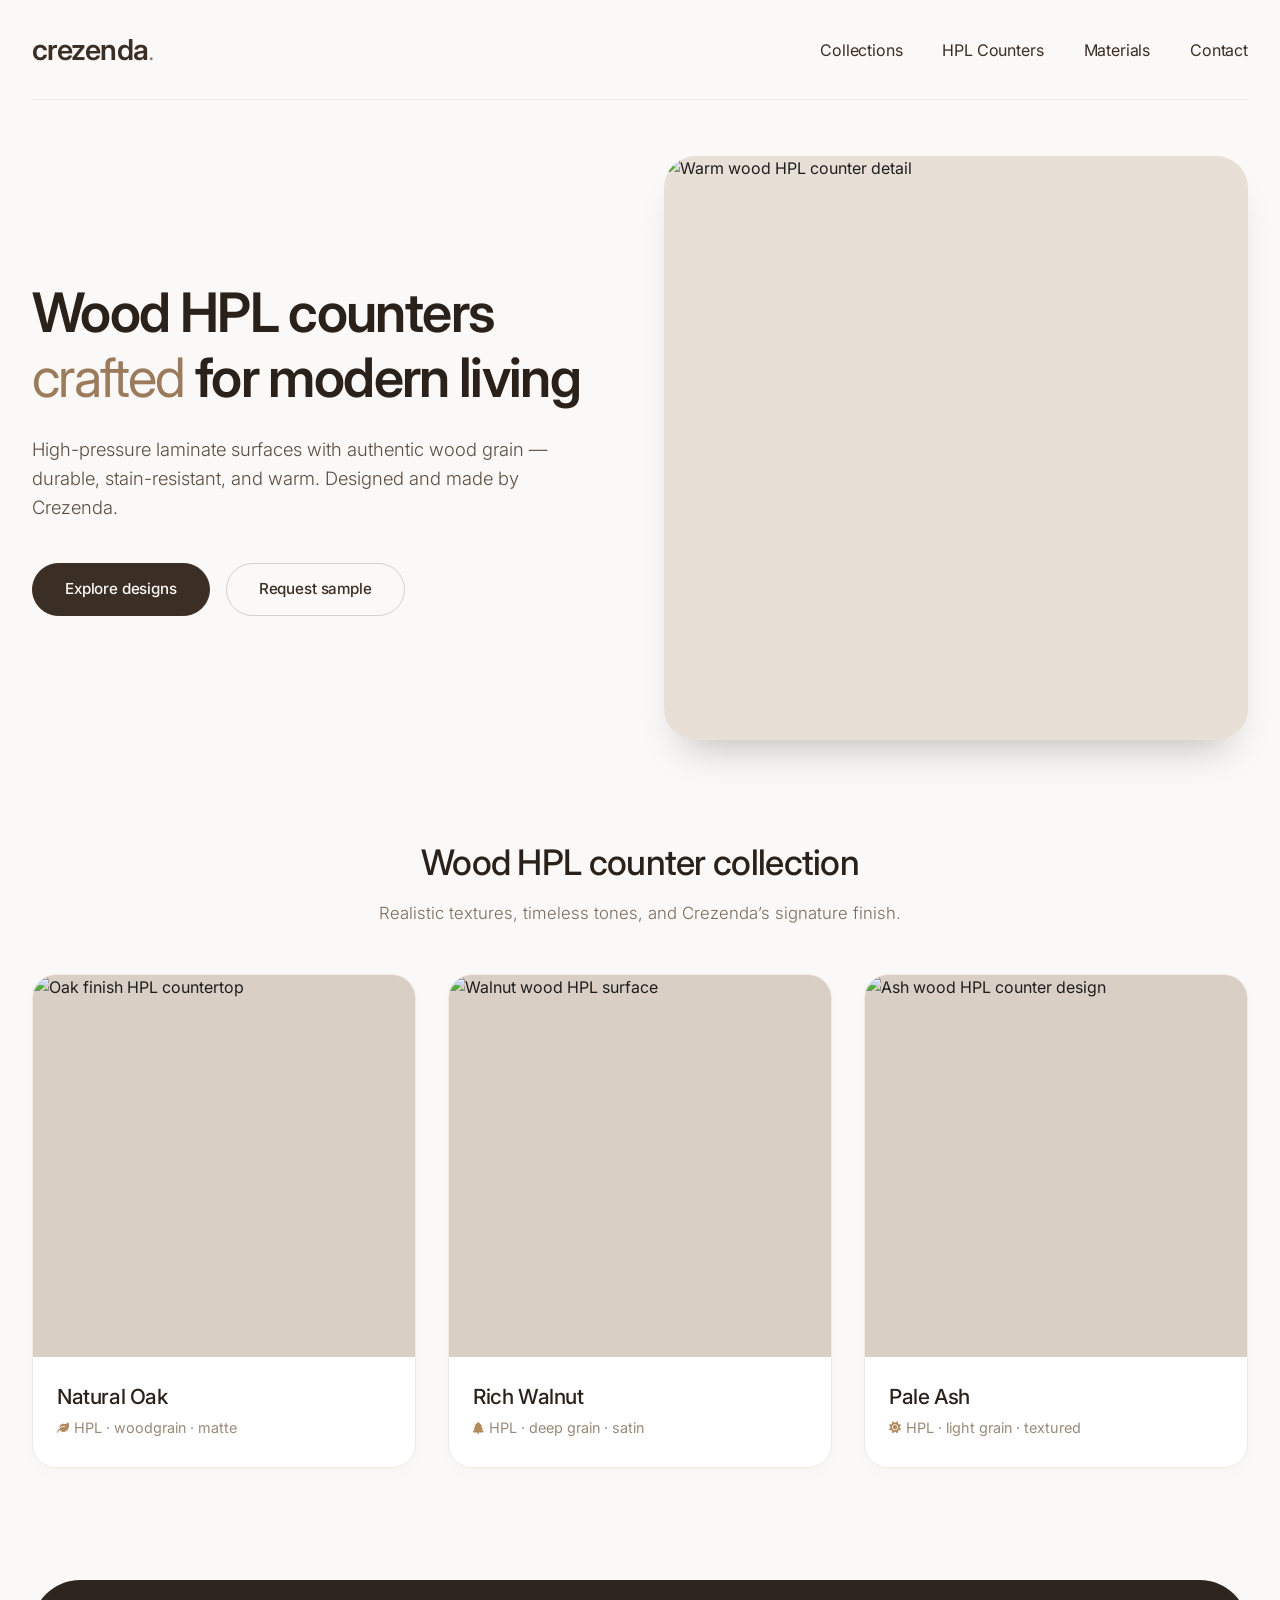
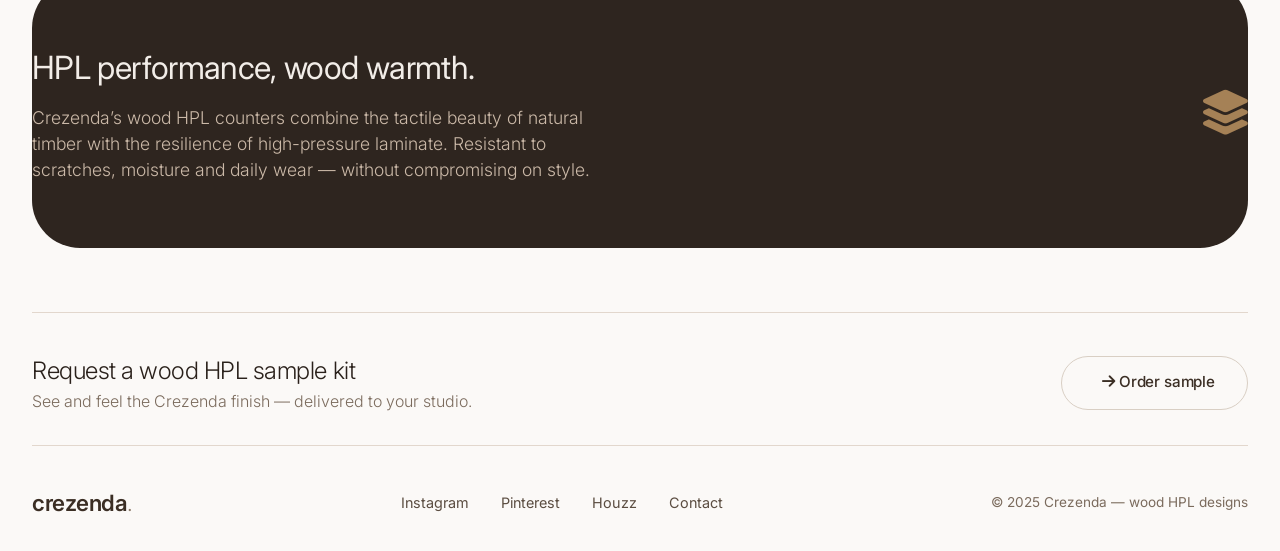
==== commit b6331eca: "Update index.html" ====
--- a/index.html
+++ b/index.html
@@ -1,144 +1,525 @@
 <!DOCTYPE html>
-<html lang="ar" dir="rtl">
-
+<html lang="en">
 <head>
-    <meta charset="UTF-8">
-    <meta name="viewport" content="width=device-width, initial-scale=1.0">
-    <title>بيتزا إيطالية - صفحة المنتج</title>
-
-    <!-- مكتبة الأيقونات -->
-    <link rel="stylesheet" href="https://cdnjs.cloudflare.com/ajax/libs/font-awesome/6.4.0/css/all.min.css">
-
-    <!-- أنماط صفحة المنتج -->
-    <link rel="stylesheet" href="style.css">
+  <meta charset="UTF-8">
+  <meta name="viewport" content="width=device-width, initial-scale=1.0">
+  <title>Crezenda — wood HPL counter designs</title>
+  <!-- Font Awesome (free icons) -->
+  <link rel="stylesheet" href="https://cdnjs.cloudflare.com/ajax/libs/font-awesome/6.0.0-beta3/css/all.min.css">
+  <!-- Google Font for clean typography -->
+  <link rel="preconnect" href="https://fonts.googleapis.com">
+  <link rel="preconnect" href="https://fonts.gstatic.com" crossorigin>
+  <link href="https://fonts.googleapis.com/css2?family=Inter:opsz,wght@14..32,300;14..32,400;14..32,500;14..32,600;14..32,700&display=swap" rel="stylesheet">
+  <style>
+    * {
+      margin: 0;
+      padding: 0;
+      box-sizing: border-box;
+    }
+
+    body {
+      font-family: 'Inter', sans-serif;
+      background-color: #fbf9f7;
+      color: #1e1e1e;
+      line-height: 1.5;
+    }
+
+    .container {
+      max-width: 1280px;
+      margin: 0 auto;
+      padding: 0 2rem;
+    }
+
+    /* Header / nav */
+    .navbar {
+      display: flex;
+      justify-content: space-between;
+      align-items: center;
+      padding: 1.75rem 0;
+      border-bottom: 1px solid rgba(0, 0, 0, 0.06);
+    }
+
+    .logo {
+      font-weight: 600;
+      font-size: 1.8rem;
+      letter-spacing: -0.02em;
+      color: #3b2e24;
+    }
+
+    .logo span {
+      font-weight: 300;
+      color: #8b7a6b;
+    }
+
+    .nav-links {
+      display: flex;
+      gap: 2.5rem;
+      font-weight: 400;
+      font-size: 1rem;
+    }
+
+    .nav-links a {
+      text-decoration: none;
+      color: #3b2e24;
+      transition: color 0.2s ease;
+      letter-spacing: -0.01em;
+    }
+
+    .nav-links a:hover {
+      color: #b28b5c;
+    }
+
+    /* Hero */
+    .hero {
+      display: grid;
+      grid-template-columns: 1fr 1fr;
+      gap: 3rem;
+      align-items: center;
+      padding: 3.5rem 0 4rem;
+    }
+
+    .hero-content h1 {
+      font-size: 3.4rem;
+      font-weight: 600;
+      line-height: 1.2;
+      letter-spacing: -0.03em;
+      color: #2a211b;
+      margin-bottom: 1.5rem;
+    }
+
+    .hero-content h1 i {
+      font-style: normal;
+      color: #9b7b5c;
+      font-weight: 400;
+    }
+
+    .hero-content p {
+      font-size: 1.15rem;
+      color: #5b4d41;
+      max-width: 90%;
+      margin-bottom: 2.5rem;
+      font-weight: 300;
+      line-height: 1.6;
+    }
+
+    .hero-cta {
+      display: flex;
+      gap: 1rem;
+    }
+
+    .btn {
+      display: inline-block;
+      padding: 0.9rem 2rem;
+      border-radius: 40px;
+      font-weight: 500;
+      text-decoration: none;
+      font-size: 0.95rem;
+      transition: all 0.25s ease;
+      letter-spacing: -0.01em;
+      border: 1px solid transparent;
+    }
+
+    .btn-primary {
+      background-color: #3b2e24;
+      color: #fbf9f7;
+      border-color: #3b2e24;
+    }
+
+    .btn-primary:hover {
+      background-color: #5a4a3b;
+      border-color: #5a4a3b;
+      transform: translateY(-2px);
+    }
+
+    .btn-outline {
+      background: transparent;
+      color: #3b2e24;
+      border-color: #d9cfc4;
+    }
+
+    .btn-outline:hover {
+      background-color: #f2ede8;
+      border-color: #b8a99a;
+      transform: translateY(-2px);
+    }
+
+    .hero-image {
+      position: relative;
+      border-radius: 32px;
+      overflow: hidden;
+      box-shadow: 0 25px 40px -20px rgba(0, 0, 0, 0.25);
+      aspect-ratio: 1 / 1;
+      background: #e8e0d7;
+    }
+
+    .hero-image img {
+      width: 100%;
+      height: 100%;
+      object-fit: cover;
+      display: block;
+      transition: transform 0.4s ease;
+    }
+
+    .hero-image:hover img {
+      transform: scale(1.02);
+    }
+
+    /* Section headers */
+    .section-header {
+      text-align: center;
+      margin-bottom: 3rem;
+    }
+
+    .section-header h2 {
+      font-size: 2.2rem;
+      font-weight: 500;
+      letter-spacing: -0.02em;
+      color: #2a211b;
+      margin-bottom: 0.75rem;
+    }
+
+    .section-header p {
+      color: #7b6b5d;
+      font-size: 1.05rem;
+      font-weight: 300;
+    }
+
+    /* Gallery */
+    .gallery {
+      padding: 2rem 0 5rem;
+    }
+
+    .gallery-grid {
+      display: grid;
+      grid-template-columns: repeat(3, 1fr);
+      gap: 2rem;
+    }
+
+    .card {
+      background: #ffffff;
+      border-radius: 24px;
+      overflow: hidden;
+      transition: all 0.3s ease;
+      box-shadow: 0 6px 18px rgba(0, 0, 0, 0.02);
+      border: 1px solid #f0eae4;
+    }
+
+    .card:hover {
+      box-shadow: 0 25px 30px -15px rgba(0, 0, 0, 0.1);
+      transform: translateY(-6px);
+      border-color: #e2d7cd;
+    }
+
+    .card-img {
+      aspect-ratio: 1 / 1;
+      background: #d9cfc4;
+      overflow: hidden;
+    }
+
+    .card-img img {
+      width: 100%;
+      height: 100%;
+      object-fit: cover;
+      display: block;
+      transition: transform 0.4s ease;
+    }
+
+    .card:hover .card-img img {
+      transform: scale(1.03);
+    }
+
+    .card-info {
+      padding: 1.5rem 1.5rem 1.75rem;
+    }
+
+    .card-info h3 {
+      font-weight: 500;
+      font-size: 1.3rem;
+      letter-spacing: -0.02em;
+      margin-bottom: 0.3rem;
+      color: #2a211b;
+    }
+
+    .card-info .material {
+      font-size: 0.9rem;
+      color: #9b8a7a;
+      font-weight: 400;
+      display: flex;
+      align-items: center;
+      gap: 0.3rem;
+    }
+
+    .card-info .material i {
+      font-size: 0.75rem;
+      color: #b28b5c;
+    }
+
+    /* HPL highlight band */
+    .hpl-band {
+      background: #2e251f;
+      color: #f2ede8;
+      padding: 4rem 0;
+      border-radius: 48px;
+      margin: 2rem 0 4rem;
+    }
+
+    .hpl-content {
+      display: flex;
+      justify-content: space-between;
+      align-items: center;
+      gap: 3rem;
+    }
+
+    .hpl-text h3 {
+      font-size: 2rem;
+      font-weight: 400;
+      letter-spacing: -0.02em;
+      margin-bottom: 0.8rem;
+      color: #f2ede8;
+    }
+
+    .hpl-text p {
+      color: #cbb9a8;
+      max-width: 600px;
+      font-weight: 300;
+      font-size: 1.1rem;
+    }
+
+    .hpl-badge {
+      font-size: 2.8rem;
+      color: #b28b5c;
+      opacity: 0.9;
+    }
+
+    /* contact / footer */
+    .footer {
+      border-top: 1px solid #e2d7cd;
+      padding: 2.5rem 0 2rem;
+      display: flex;
+      justify-content: space-between;
+      align-items: center;
+      flex-wrap: wrap;
+      gap: 1.5rem;
+      font-size: 0.9rem;
+      color: #7b6b5d;
+    }
+
+    .footer-links {
+      display: flex;
+      gap: 2rem;
+    }
+
+    .footer-links a {
+      text-decoration: none;
+      color: #5b4d41;
+      transition: color 0.2s ease;
+    }
+
+    .footer-links a:hover {
+      color: #b28b5c;
+    }
+
+    /* Responsive */
+    @media (max-width: 900px) {
+      .hero {
+        grid-template-columns: 1fr;
+        padding: 2rem 0 3rem;
+      }
+
+      .hero-content h1 {
+        font-size: 2.6rem;
+      }
+
+      .hero-content p {
+        max-width: 100%;
+      }
+
+      .gallery-grid {
+        grid-template-columns: repeat(2, 1fr);
+      }
+
+      .hpl-content {
+        flex-direction: column;
+        text-align: center;
+      }
+
+      .hpl-text p {
+        margin-left: auto;
+        margin-right: auto;
+      }
+
+      .hpl-badge i {
+        font-size: 3.5rem;
+      }
+    }
+
+    @media (max-width: 600px) {
+      .container {
+        padding: 0 1.25rem;
+      }
+
+      .navbar {
+        flex-direction: column;
+        gap: 1rem;
+        padding: 1.25rem 0;
+      }
+
+      .nav-links {
+        gap: 1.5rem;
+        font-size: 0.9rem;
+      }
+
+      .hero-content h1 {
+        font-size: 2rem;
+      }
+
+      .gallery-grid {
+        grid-template-columns: 1fr;
+      }
+
+      .hero-cta {
+        flex-wrap: wrap;
+      }
+
+      .btn {
+        padding: 0.75rem 1.5rem;
+      }
+
+      .hpl-band {
+        padding: 2.5rem 1.5rem;
+        border-radius: 32px;
+      }
+
+      .hpl-text h3 {
+        font-size: 1.6rem;
+      }
+
+      .footer {
+        flex-direction: column;
+        text-align: center;
+      }
+    }
+  </style>
 </head>
-
 <body>
 
-    <div class="product-page">
-        <div class="product-content">
-
-            <!-- صورة المنتج -->
-            <div class="product-image-container">
-                <div class="carousel-container">
-                    <div class="carousel" id="carousel">
-                        <img src="https://picsum.photos/id/1015/600/800" alt="صورة 1">
-                        <img src="https://picsum.photos/id/1016/600/800" alt="صورة 2">
-                        <img src="https://picsum.photos/id/1018/600/800" alt="صورة 3">
-                        <img src="https://picsum.photos/id/1020/600/800" alt="صورة 4">
-                        <img src="https://picsum.photos/id/1024/600/800" alt="صورة 5">
-                        <img src="https://images.unsplash.com/photo-1565299624946-b28f40a0ae38?ixlib=rb-4.0.3&auto=format&fit=crop&w=1200&q=80"
-                             alt="بيتزا إيطالية" class="product-image">
-                    </div>
-                    <div class="dots" id="dots"></div>
-                </div>
+  <!-- Header -->
+  <header>
+    <div class="container">
+      <nav class="navbar">
+        <div class="logo">crezenda<span>.</span></div>
+        <div class="nav-links">
+          <a href="#">Collections</a>
+          <a href="#">HPL Counters</a>
+          <a href="#">Materials</a>
+          <a href="#">Contact</a>
+        </div>
+      </nav>
+    </div>
+  </header>
+
+  <main>
+    <!-- Hero section -->
+    <div class="container">
+      <section class="hero">
+        <div class="hero-content">
+          <h1>Wood HPL counters <i>crafted</i> for modern living</h1>
+          <p>High-pressure laminate surfaces with authentic wood grain — durable, stain-resistant, and warm. Designed and made by Crezenda.</p>
+          <div class="hero-cta">
+            <a href="#" class="btn btn-primary">Explore designs</a>
+            <a href="#" class="btn btn-outline">Request sample</a>
+          </div>
+        </div>
+        <div class="hero-image">
+          <img src="https://images.unsplash.com/photo-1600607687939-ce8a6c25118c?q=80&w=2070&auto=format&fit=crop" alt="Warm wood HPL counter detail">
+        </div>
+      </section>
+    </div>
+
+    <!-- Gallery section -->
+    <section class="gallery">
+      <div class="container">
+        <div class="section-header">
+          <h2>Wood HPL counter collection</h2>
+          <p>Realistic textures, timeless tones, and Crezenda’s signature finish.</p>
+        </div>
+        <div class="gallery-grid">
+          <!-- Card 1 -->
+          <div class="card">
+            <div class="card-img">
+              <img src="https://images.unsplash.com/photo-1556228453-efd6c1ff04f6?q=80&w=1976&auto=format&fit=crop" alt="Oak finish HPL countertop">
             </div>
-
-            <!-- العلامات -->
-            <div class="tags">
-                <span class="tag">مطعم</span>
-                <span class="tag">طعام</span>
-                <span class="tag">جبن</span>
-                <span class="tag">إيطالي</span>
-                <span class="tag">بيتزا</span>
+            <div class="card-info">
+              <h3>Natural Oak</h3>
+              <div class="material"><i class="fas fa-leaf"></i> HPL · woodgrain · matte</div>
             </div>
-
-            <!-- عنوان المنتج -->
-            <h1 class="product-title">بيتزا إيطالية</h1>
-
-            <!-- ========== تكرار المعلومات 5 مرات ========== -->
-            <div class="details-block">
-                <div class="product-meta">
-                    <div class="meta-item"><div class="meta-value">3,450</div><div class="meta-label">إعجاب</div></div>
-                    <div class="meta-item"><div class="meta-value">1,870</div><div class="meta-label">تحميل</div></div>
-                    <div class="meta-item"><div class="meta-value">26,700</div><div class="meta-label">مشاهدة</div></div>
-                    <div class="meta-item"><div class="meta-value">ماركو الإيطالي</div><div class="meta-label">المصور</div></div>
-                </div>
-                <p class="product-description">بيتزا إيطالية أصلية بالجبن الذائب والطماطم والريحان. الجبن يمتد ليشكل منظراً شهياً.</p>
-                <div class="product-info">
-                    <div class="info-section"><h3 class="info-title">تفاصيل التصوير</h3><p class="info-content">تصوير مقرب مع إضاءة دافئة. f/2.8، 1/160 ثانية، ISO 400.</p></div>
-                    <div class="info-section"><h3 class="info-title">معلومات تقنية</h3><ul class="info-list"><li><strong>الموقع:</strong> مطعم في نابولي</li><li><strong>التاريخ:</strong> 22 مارس 2023</li><li><strong>المعدات:</strong> Canon 6D Mark II، عدسة 50mm</li></ul></div>
-                </div>
+          </div>
+          <!-- Card 2 -->
+          <div class="card">
+            <div class="card-img">
+              <img src="https://images.unsplash.com/photo-1586023492125-27b2c045efd7?q=80&w=1976&auto=format&fit=crop" alt="Walnut wood HPL surface">
             </div>
-
-            <div class="details-block">
-                <div class="product-meta">
-                    <div class="meta-item"><div class="meta-value">3,450</div><div class="meta-label">إعجاب</div></div>
-                    <div class="meta-item"><div class="meta-value">1,870</div><div class="meta-label">تحميل</div></div>
-                    <div class="meta-item"><div class="meta-value">26,700</div><div class="meta-label">مشاهدة</div></div>
-                    <div class="meta-item"><div class="meta-value">ماركو الإيطالي</div><div class="meta-label">المصور</div></div>
-                </div>
-                <p class="product-description">بيتزا إيطالية أصلية بالجبن الذائب والطماطم والريحان. الجبن يمتد ليشكل منظراً شهياً.</p>
-                <div class="product-info">
-                    <div class="info-section"><h3 class="info-title">تفاصيل التصوير</h3><p class="info-content">تصوير مقرب مع إضاءة دافئة. f/2.8، 1/160 ثانية، ISO 400.</p></div>
-                    <div class="info-section"><h3 class="info-title">معلومات تقنية</h3><ul class="info-list"><li><strong>الموقع:</strong> مطعم في نابولي</li><li><strong>التاريخ:</strong> 22 مارس 2023</li><li><strong>المعدات:</strong> Canon 6D Mark II، عدسة 50mm</li></ul></div>
-                </div>
+            <div class="card-info">
+              <h3>Rich Walnut</h3>
+              <div class="material"><i class="fas fa-tree"></i> HPL · deep grain · satin</div>
             </div>
-
-            <div class="details-block">
-                <div class="product-meta">
-                    <div class="meta-item"><div class="meta-value">3,450</div><div class="meta-label">إعجاب</div></div>
-                    <div class="meta-item"><div class="meta-value">1,870</div><div class="meta-label">تحميل</div></div>
-                    <div class="meta-item"><div class="meta-value">26,700</div><div class="meta-label">مشاهدة</div></div>
-                    <div class="meta-item"><div class="meta-value">ماركو الإيطالي</div><div class="meta-label">المصور</div></div>
-                </div>
-                <p class="product-description">بيتزا إيطالية أصلية بالجبن الذائب والطماطم والريحان. الجبن يمتد ليشكل منظراً شهياً.</p>
-                <div class="product-info">
-                    <div class="info-section"><h3 class="info-title">تفاصيل التصوير</h3><p class="info-content">تصوير مقرب مع إضاءة دافئة. f/2.8، 1/160 ثانية، ISO 400.</p></div>
-                    <div class="info-section"><h3 class="info-title">معلومات تقنية</h3><ul class="info-list"><li><strong>الموقع:</strong> مطعم في نابولي</li><li><strong>التاريخ:</strong> 22 مارس 2023</li><li><strong>المعدات:</strong> Canon 6D Mark II، عدسة 50mm</li></ul></div>
-                </div>
+          </div>
+          <!-- Card 3 -->
+          <div class="card">
+            <div class="card-img">
+              <img src="https://images.unsplash.com/photo-1533090161767-e6ffed986c88?q=80&w=2069&auto=format&fit=crop" alt="Ash wood HPL counter design">
             </div>
-
-            <div class="details-block">
-                <div class="product-meta">
-                    <div class="meta-item"><div class="meta-value">3,450</div><div class="meta-label">إعجاب</div></div>
-                    <div class="meta-item"><div class="meta-value">1,870</div><div class="meta-label">تحميل</div></div>
-                    <div class="meta-item"><div class="meta-value">26,700</div><div class="meta-label">مشاهدة</div></div>
-                    <div class="meta-item"><div class="meta-value">ماركو الإيطالي</div><div class="meta-label">المصور</div></div>
-                </div>
-                <p class="product-description">بيتزا إيطالية أصلية بالجبن الذائب والطماطم والريحان. الجبن يمتد ليشكل منظراً شهياً.</p>
-                <div class="product-info">
-                    <div class="info-section"><h3 class="info-title">تفاصيل التصوير</h3><p class="info-content">تصوير مقرب مع إضاءة دافئة. f/2.8، 1/160 ثانية، ISO 400.</p></div>
-                    <div class="info-section"><h3 class="info-title">معلومات تقنية</h3><ul class="info-list"><li><strong>الموقع:</strong> مطعم في نابولي</li><li><strong>التاريخ:</strong> 22 مارس 2023</li><li><strong>المعدات:</strong> Canon 6D Mark II، عدسة 50mm</li></ul></div>
-                </div>
+            <div class="card-info">
+              <h3>Pale Ash</h3>
+              <div class="material"><i class="fas fa-sun"></i> HPL · light grain · textured</div>
             </div>
-
-            <div class="details-block">
-                <div class="product-meta">
-                    <div class="meta-item"><div class="meta-value">3,450</div><div class="meta-label">إعجاب</div></div>
-                    <div class="meta-item"><div class="meta-value">1,870</div><div class="meta-label">تحميل</div></div>
-                    <div class="meta-item"><div class="meta-value">26,700</div><div class="meta-label">مشاهدة</div></div>
-                    <div class="meta-item"><div class="meta-value">ماركو الإيطالي</div><div class="meta-label">المصور</div></div>
-                </div>
-                <p class="product-description">بيتزا إيطالية أصلية بالجبن الذائب والطماطم والريحان. الجبن يمتد ليشكل منظراً شهياً.</p>
-                <div class="product-info">
-                    <div class="info-section"><h3 class="info-title">تفاصيل التصوير</h3><p class="info-content">تصوير مقرب مع إضاءة دافئة. f/2.8، 1/160 ثانية، ISO 400.</p></div>
-                    <div class="info-section"><h3 class="info-title">معلومات تقنية</h3><ul class="info-list"><li><strong>الموقع:</strong> مطعم في نابولي</li><li><strong>التاريخ:</strong> 22 مارس 2023</li><li><strong>المعدات:</strong> Canon 6D Mark II، عدسة 50mm</li></ul></div>
-                </div>
-            </div>
-
-            <!-- زر الطلب → يفتح صفحة الدفع -->
-            <a href="./checkout/" class="order-main-button" id="openOrderModal">
-                Buy
-            </a>
-
-            <!-- التعليقات -->
-            <div class="comments-section">
-                <h3 class="info-title" style="margin-bottom: 10px;">التعليقات (1)</h3>
-                <div class="comment">
-                    <div class="comment-header">
-                        <span class="comment-author">عمر</span>
-                        <span class="comment-date">2023-03-28</span>
-                    </div>
-                    <p class="comment-text">أفضل بيتزا رأيتها!</p>
-                </div>
-            </div>
-
-        </div>
+          </div>
+        </div>
+      </div>
+    </section>
+
+    <!-- HPL highlight band -->
+    <div class="container">
+      <div class="hpl-band">
+        <div class="hpl-content">
+          <div class="hpl-text">
+            <h3>HPL performance, wood warmth.</h3>
+            <p>Crezenda’s wood HPL counters combine the tactile beauty of natural timber with the resilience of high-pressure laminate. Resistant to scratches, moisture and daily wear — without compromising on style.</p>
+          </div>
+          <div class="hpl-badge">
+            <i class="fas fa-layer-group"></i>
+          </div>
+        </div>
+      </div>
     </div>
 
-    <!-- سكربت صفحة المنتج -->
-    <script src="script.js"></script>
+    <!-- CTA / second gallery? maybe a single feature strip? we can keep minimal -->
+    <div class="container" style="padding-bottom: 2rem;">
+      <div style="display: flex; align-items: center; justify-content: space-between; flex-wrap: wrap; gap: 2rem; border-top: 1px solid #e2d7cd; padding-top: 2.5rem;">
+        <div>
+          <p style="font-size: 1.5rem; font-weight: 300; letter-spacing: -0.02em; color: #2a211b;">Request a wood HPL sample kit</p>
+          <p style="color: #7b6b5d; font-weight: 300;">See and feel the Crezenda finish — delivered to your studio.</p>
+        </div>
+        <a href="#" class="btn btn-outline" style="white-space: nowrap;"><i class="fas fa-arrow-right" style="margin-left: 8px;"></i> Order sample</a>
+      </div>
+    </div>
+  </main>
+
+  <!-- Footer -->
+  <footer>
+    <div class="container">
+      <div class="footer">
+        <div class="logo" style="font-size: 1.4rem;">crezenda<span>.</span></div>
+        <div class="footer-links">
+          <a href="#">Instagram</a>
+          <a href="#">Pinterest</a>
+          <a href="#">Houzz</a>
+          <a href="#">Contact</a>
+        </div>
+        <div style="font-size: 0.85rem;">© 2025 Crezenda — wood HPL designs</div>
+      </div>
+    </div>
+  </footer>
+
 </body>
-
 </html>
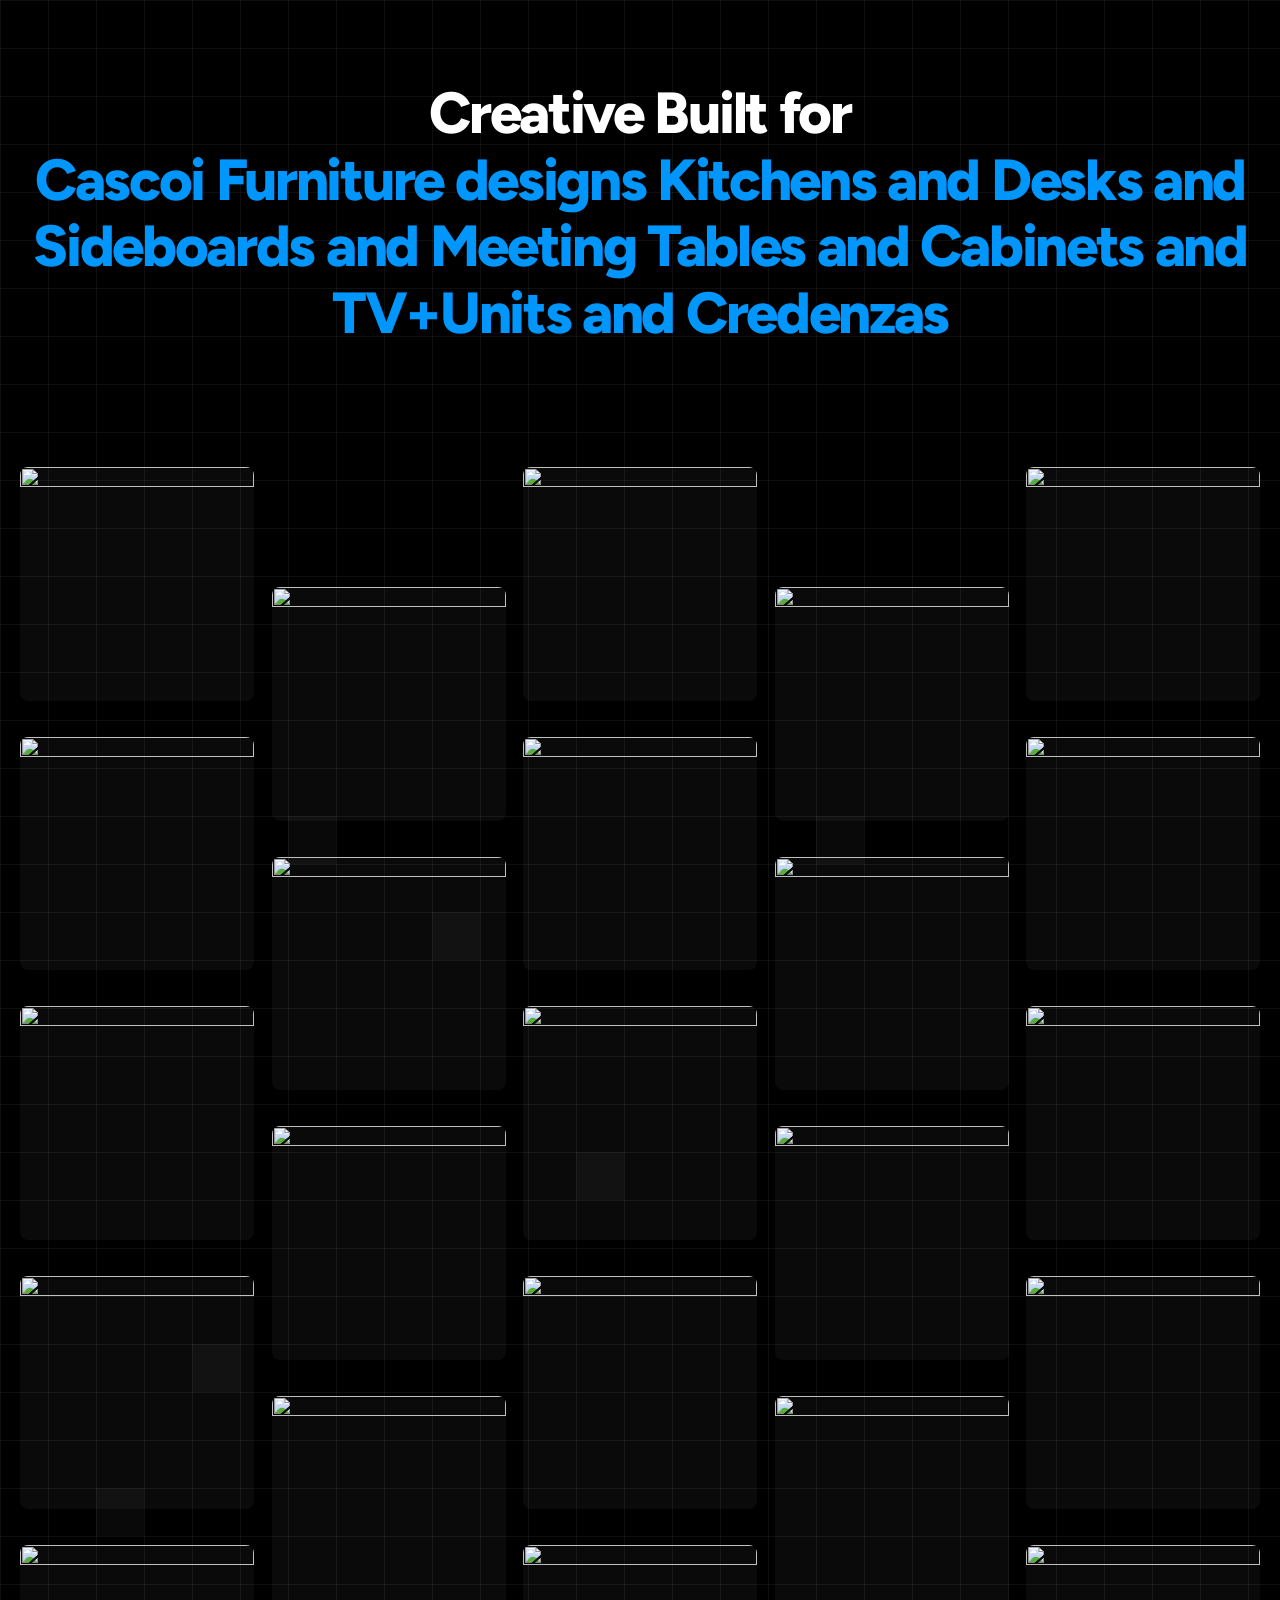
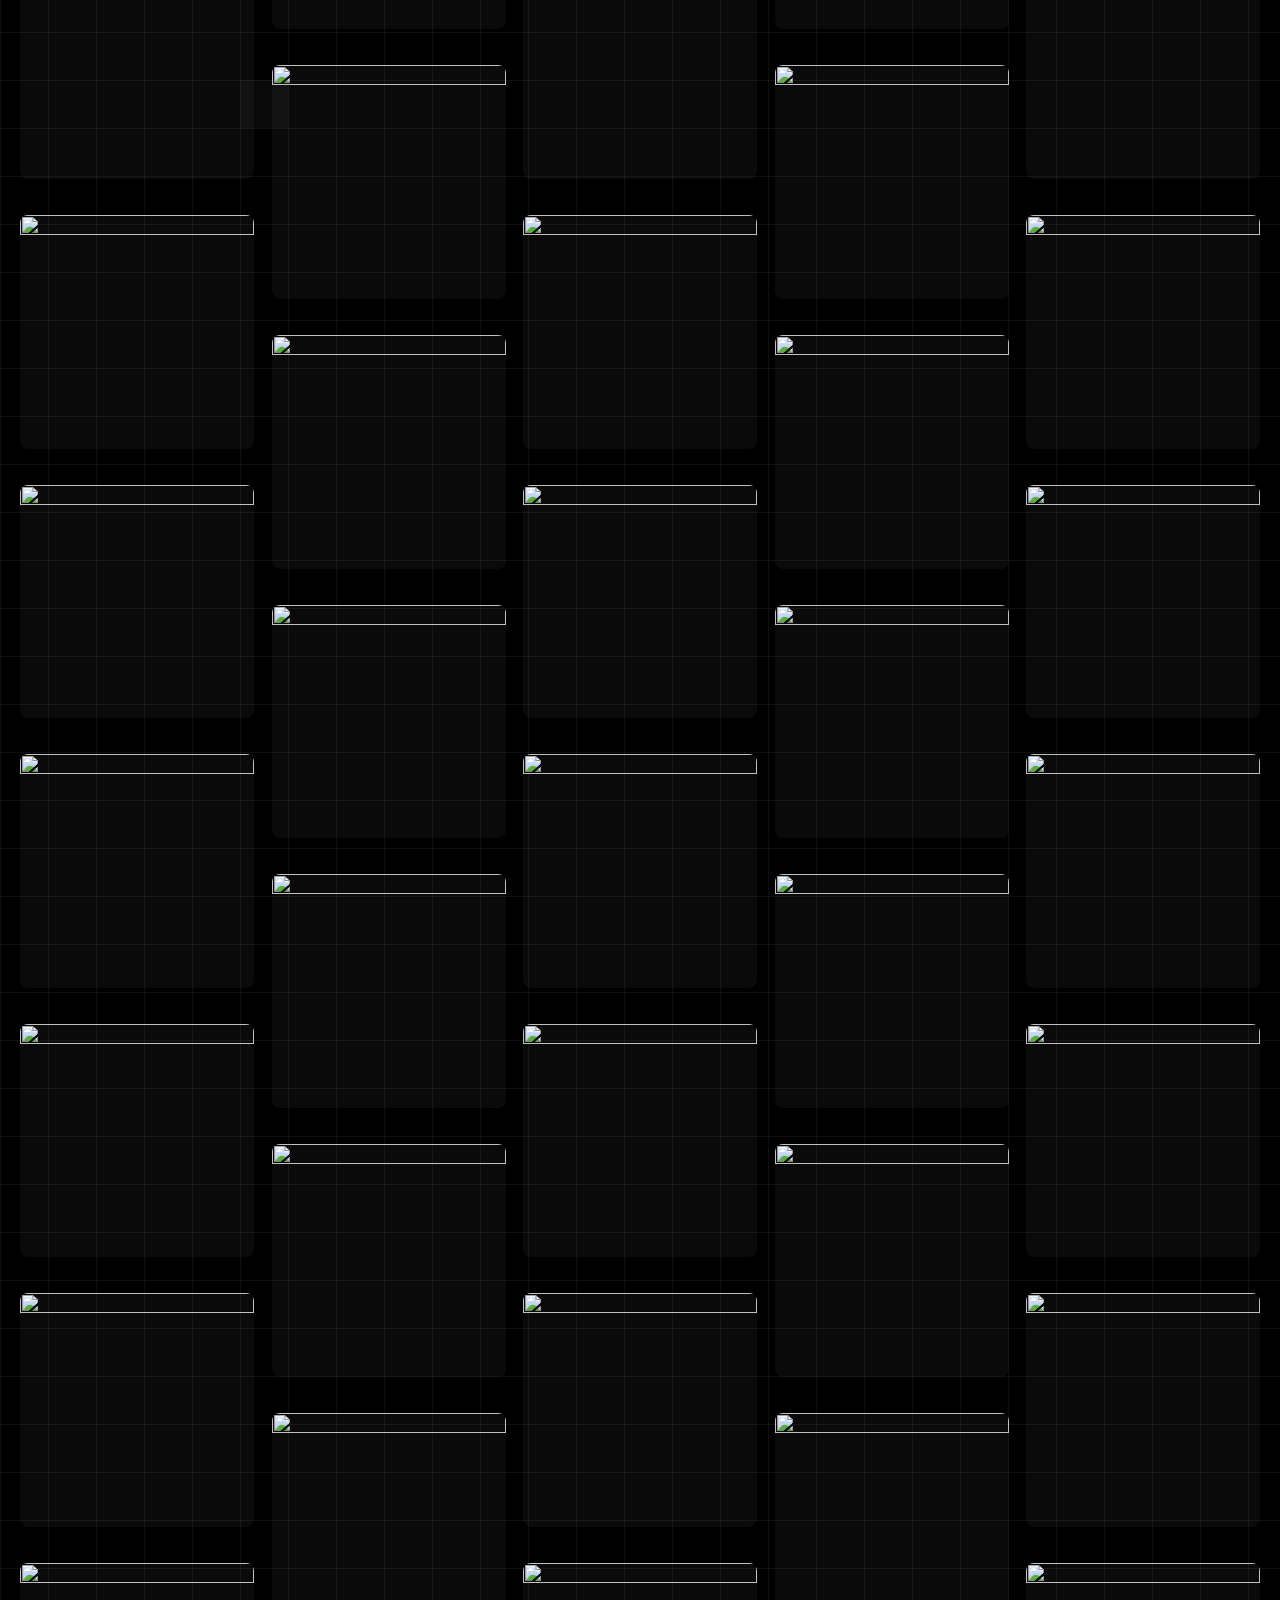
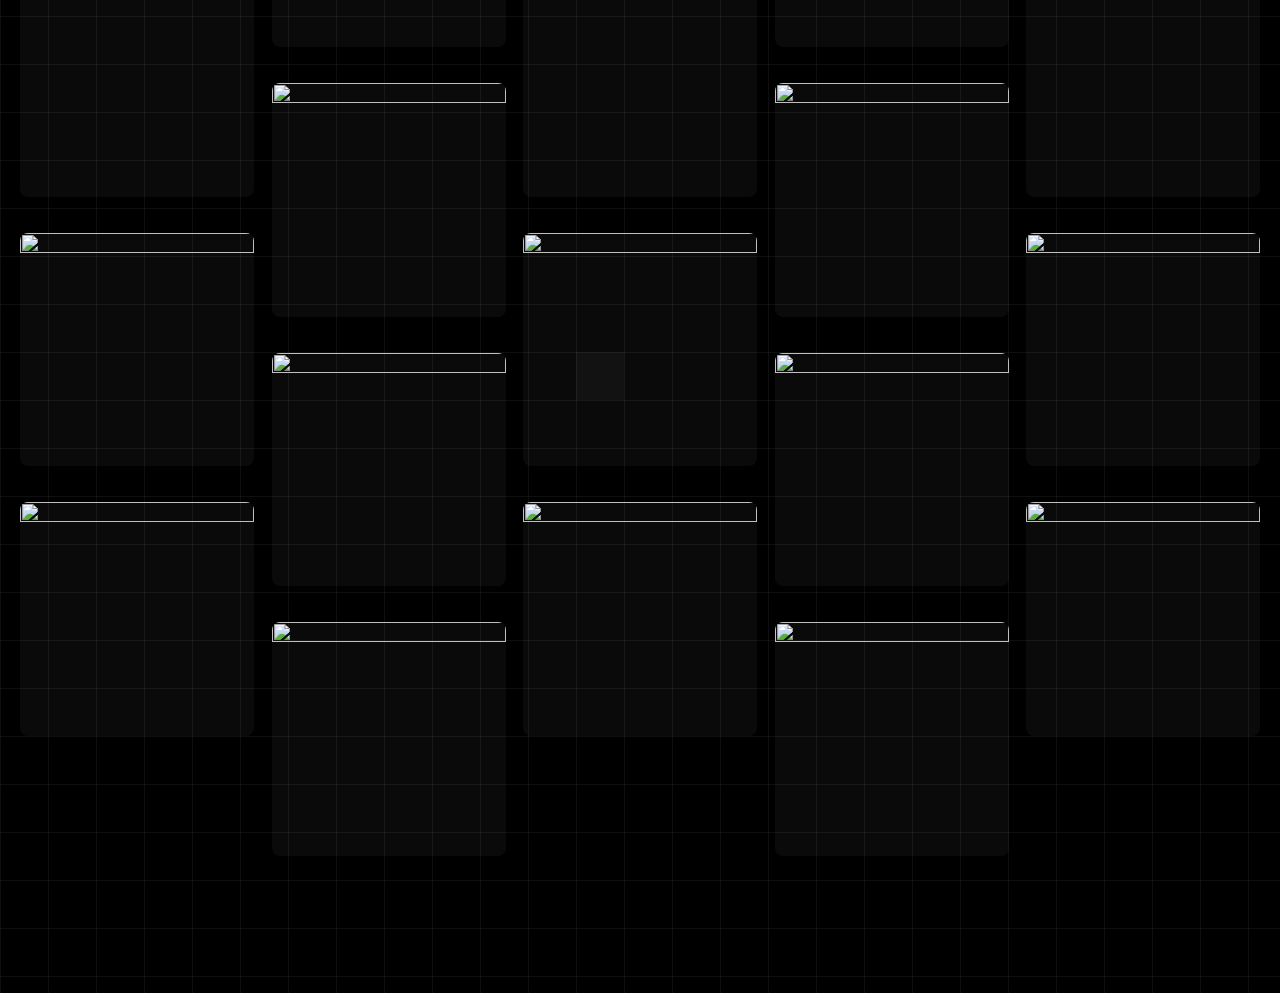
==== commit dfaf4d3c: "Add files via upload" ====
--- a/index.html
+++ b/index.html
@@ -1,525 +1,447 @@
-<!DOCTYPE html>
-<html lang="en">
-<head>
-  <meta charset="UTF-8">
-  <meta name="viewport" content="width=device-width, initial-scale=1.0">
-  <title>Crezenda — wood HPL counter designs</title>
-  <!-- Font Awesome (free icons) -->
-  <link rel="stylesheet" href="https://cdnjs.cloudflare.com/ajax/libs/font-awesome/6.0.0-beta3/css/all.min.css">
-  <!-- Google Font for clean typography -->
-  <link rel="preconnect" href="https://fonts.googleapis.com">
-  <link rel="preconnect" href="https://fonts.gstatic.com" crossorigin>
-  <link href="https://fonts.googleapis.com/css2?family=Inter:opsz,wght@14..32,300;14..32,400;14..32,500;14..32,600;14..32,700&display=swap" rel="stylesheet">
-  <style>
-    * {
-      margin: 0;
-      padding: 0;
-      box-sizing: border-box;
-    }
-
-    body {
-      font-family: 'Inter', sans-serif;
-      background-color: #fbf9f7;
-      color: #1e1e1e;
-      line-height: 1.5;
-    }
-
-    .container {
-      max-width: 1280px;
-      margin: 0 auto;
-      padding: 0 2rem;
-    }
-
-    /* Header / nav */
-    .navbar {
-      display: flex;
-      justify-content: space-between;
-      align-items: center;
-      padding: 1.75rem 0;
-      border-bottom: 1px solid rgba(0, 0, 0, 0.06);
-    }
-
-    .logo {
-      font-weight: 600;
-      font-size: 1.8rem;
-      letter-spacing: -0.02em;
-      color: #3b2e24;
-    }
-
-    .logo span {
-      font-weight: 300;
-      color: #8b7a6b;
-    }
-
-    .nav-links {
-      display: flex;
-      gap: 2.5rem;
-      font-weight: 400;
-      font-size: 1rem;
-    }
-
-    .nav-links a {
-      text-decoration: none;
-      color: #3b2e24;
-      transition: color 0.2s ease;
-      letter-spacing: -0.01em;
-    }
-
-    .nav-links a:hover {
-      color: #b28b5c;
-    }
-
-    /* Hero */
-    .hero {
-      display: grid;
-      grid-template-columns: 1fr 1fr;
-      gap: 3rem;
-      align-items: center;
-      padding: 3.5rem 0 4rem;
-    }
-
-    .hero-content h1 {
-      font-size: 3.4rem;
-      font-weight: 600;
-      line-height: 1.2;
-      letter-spacing: -0.03em;
-      color: #2a211b;
-      margin-bottom: 1.5rem;
-    }
-
-    .hero-content h1 i {
-      font-style: normal;
-      color: #9b7b5c;
-      font-weight: 400;
-    }
-
-    .hero-content p {
-      font-size: 1.15rem;
-      color: #5b4d41;
-      max-width: 90%;
-      margin-bottom: 2.5rem;
-      font-weight: 300;
-      line-height: 1.6;
-    }
-
-    .hero-cta {
-      display: flex;
-      gap: 1rem;
-    }
-
-    .btn {
-      display: inline-block;
-      padding: 0.9rem 2rem;
-      border-radius: 40px;
-      font-weight: 500;
-      text-decoration: none;
-      font-size: 0.95rem;
-      transition: all 0.25s ease;
-      letter-spacing: -0.01em;
-      border: 1px solid transparent;
-    }
-
-    .btn-primary {
-      background-color: #3b2e24;
-      color: #fbf9f7;
-      border-color: #3b2e24;
-    }
-
-    .btn-primary:hover {
-      background-color: #5a4a3b;
-      border-color: #5a4a3b;
-      transform: translateY(-2px);
-    }
-
-    .btn-outline {
-      background: transparent;
-      color: #3b2e24;
-      border-color: #d9cfc4;
-    }
-
-    .btn-outline:hover {
-      background-color: #f2ede8;
-      border-color: #b8a99a;
-      transform: translateY(-2px);
-    }
-
-    .hero-image {
-      position: relative;
-      border-radius: 32px;
-      overflow: hidden;
-      box-shadow: 0 25px 40px -20px rgba(0, 0, 0, 0.25);
-      aspect-ratio: 1 / 1;
-      background: #e8e0d7;
-    }
-
-    .hero-image img {
-      width: 100%;
-      height: 100%;
-      object-fit: cover;
-      display: block;
-      transition: transform 0.4s ease;
-    }
-
-    .hero-image:hover img {
-      transform: scale(1.02);
-    }
-
-    /* Section headers */
-    .section-header {
-      text-align: center;
-      margin-bottom: 3rem;
-    }
-
-    .section-header h2 {
-      font-size: 2.2rem;
-      font-weight: 500;
-      letter-spacing: -0.02em;
-      color: #2a211b;
-      margin-bottom: 0.75rem;
-    }
-
-    .section-header p {
-      color: #7b6b5d;
-      font-size: 1.05rem;
-      font-weight: 300;
-    }
-
-    /* Gallery */
-    .gallery {
-      padding: 2rem 0 5rem;
-    }
-
-    .gallery-grid {
-      display: grid;
-      grid-template-columns: repeat(3, 1fr);
-      gap: 2rem;
-    }
-
-    .card {
-      background: #ffffff;
-      border-radius: 24px;
-      overflow: hidden;
-      transition: all 0.3s ease;
-      box-shadow: 0 6px 18px rgba(0, 0, 0, 0.02);
-      border: 1px solid #f0eae4;
-    }
-
-    .card:hover {
-      box-shadow: 0 25px 30px -15px rgba(0, 0, 0, 0.1);
-      transform: translateY(-6px);
-      border-color: #e2d7cd;
-    }
-
-    .card-img {
-      aspect-ratio: 1 / 1;
-      background: #d9cfc4;
-      overflow: hidden;
-    }
-
-    .card-img img {
-      width: 100%;
-      height: 100%;
-      object-fit: cover;
-      display: block;
-      transition: transform 0.4s ease;
-    }
-
-    .card:hover .card-img img {
-      transform: scale(1.03);
-    }
-
-    .card-info {
-      padding: 1.5rem 1.5rem 1.75rem;
-    }
-
-    .card-info h3 {
-      font-weight: 500;
-      font-size: 1.3rem;
-      letter-spacing: -0.02em;
-      margin-bottom: 0.3rem;
-      color: #2a211b;
-    }
-
-    .card-info .material {
-      font-size: 0.9rem;
-      color: #9b8a7a;
-      font-weight: 400;
-      display: flex;
-      align-items: center;
-      gap: 0.3rem;
-    }
-
-    .card-info .material i {
-      font-size: 0.75rem;
-      color: #b28b5c;
-    }
-
-    /* HPL highlight band */
-    .hpl-band {
-      background: #2e251f;
-      color: #f2ede8;
-      padding: 4rem 0;
-      border-radius: 48px;
-      margin: 2rem 0 4rem;
-    }
-
-    .hpl-content {
-      display: flex;
-      justify-content: space-between;
-      align-items: center;
-      gap: 3rem;
-    }
-
-    .hpl-text h3 {
-      font-size: 2rem;
-      font-weight: 400;
-      letter-spacing: -0.02em;
-      margin-bottom: 0.8rem;
-      color: #f2ede8;
-    }
-
-    .hpl-text p {
-      color: #cbb9a8;
-      max-width: 600px;
-      font-weight: 300;
-      font-size: 1.1rem;
-    }
-
-    .hpl-badge {
-      font-size: 2.8rem;
-      color: #b28b5c;
-      opacity: 0.9;
-    }
-
-    /* contact / footer */
-    .footer {
-      border-top: 1px solid #e2d7cd;
-      padding: 2.5rem 0 2rem;
-      display: flex;
-      justify-content: space-between;
-      align-items: center;
-      flex-wrap: wrap;
-      gap: 1.5rem;
-      font-size: 0.9rem;
-      color: #7b6b5d;
-    }
-
-    .footer-links {
-      display: flex;
-      gap: 2rem;
-    }
-
-    .footer-links a {
-      text-decoration: none;
-      color: #5b4d41;
-      transition: color 0.2s ease;
-    }
-
-    .footer-links a:hover {
-      color: #b28b5c;
-    }
-
-    /* Responsive */
-    @media (max-width: 900px) {
-      .hero {
-        grid-template-columns: 1fr;
-        padding: 2rem 0 3rem;
-      }
-
-      .hero-content h1 {
-        font-size: 2.6rem;
-      }
-
-      .hero-content p {
-        max-width: 100%;
-      }
-
-      .gallery-grid {
-        grid-template-columns: repeat(2, 1fr);
-      }
-
-      .hpl-content {
-        flex-direction: column;
-        text-align: center;
-      }
-
-      .hpl-text p {
-        margin-left: auto;
-        margin-right: auto;
-      }
-
-      .hpl-badge i {
-        font-size: 3.5rem;
-      }
-    }
-
-    @media (max-width: 600px) {
-      .container {
-        padding: 0 1.25rem;
-      }
-
-      .navbar {
-        flex-direction: column;
-        gap: 1rem;
-        padding: 1.25rem 0;
-      }
-
-      .nav-links {
-        gap: 1.5rem;
-        font-size: 0.9rem;
-      }
-
-      .hero-content h1 {
-        font-size: 2rem;
-      }
-
-      .gallery-grid {
-        grid-template-columns: 1fr;
-      }
-
-      .hero-cta {
-        flex-wrap: wrap;
-      }
-
-      .btn {
-        padding: 0.75rem 1.5rem;
-      }
-
-      .hpl-band {
-        padding: 2.5rem 1.5rem;
-        border-radius: 32px;
-      }
-
-      .hpl-text h3 {
-        font-size: 1.6rem;
-      }
-
-      .footer {
-        flex-direction: column;
-        text-align: center;
-      }
-    }
-  </style>
-</head>
-<body>
-
-  <!-- Header -->
-  <header>
-    <div class="container">
-      <nav class="navbar">
-        <div class="logo">crezenda<span>.</span></div>
-        <div class="nav-links">
-          <a href="#">Collections</a>
-          <a href="#">HPL Counters</a>
-          <a href="#">Materials</a>
-          <a href="#">Contact</a>
-        </div>
-      </nav>
-    </div>
-  </header>
-
-  <main>
-    <!-- Hero section -->
-    <div class="container">
-      <section class="hero">
-        <div class="hero-content">
-          <h1>Wood HPL counters <i>crafted</i> for modern living</h1>
-          <p>High-pressure laminate surfaces with authentic wood grain — durable, stain-resistant, and warm. Designed and made by Crezenda.</p>
-          <div class="hero-cta">
-            <a href="#" class="btn btn-primary">Explore designs</a>
-            <a href="#" class="btn btn-outline">Request sample</a>
-          </div>
-        </div>
-        <div class="hero-image">
-          <img src="https://images.unsplash.com/photo-1600607687939-ce8a6c25118c?q=80&w=2070&auto=format&fit=crop" alt="Warm wood HPL counter detail">
-        </div>
-      </section>
-    </div>
-
-    <!-- Gallery section -->
-    <section class="gallery">
-      <div class="container">
-        <div class="section-header">
-          <h2>Wood HPL counter collection</h2>
-          <p>Realistic textures, timeless tones, and Crezenda’s signature finish.</p>
-        </div>
-        <div class="gallery-grid">
-          <!-- Card 1 -->
-          <div class="card">
-            <div class="card-img">
-              <img src="https://images.unsplash.com/photo-1556228453-efd6c1ff04f6?q=80&w=1976&auto=format&fit=crop" alt="Oak finish HPL countertop">
-            </div>
-            <div class="card-info">
-              <h3>Natural Oak</h3>
-              <div class="material"><i class="fas fa-leaf"></i> HPL · woodgrain · matte</div>
-            </div>
-          </div>
-          <!-- Card 2 -->
-          <div class="card">
-            <div class="card-img">
-              <img src="https://images.unsplash.com/photo-1586023492125-27b2c045efd7?q=80&w=1976&auto=format&fit=crop" alt="Walnut wood HPL surface">
-            </div>
-            <div class="card-info">
-              <h3>Rich Walnut</h3>
-              <div class="material"><i class="fas fa-tree"></i> HPL · deep grain · satin</div>
-            </div>
-          </div>
-          <!-- Card 3 -->
-          <div class="card">
-            <div class="card-img">
-              <img src="https://images.unsplash.com/photo-1533090161767-e6ffed986c88?q=80&w=2069&auto=format&fit=crop" alt="Ash wood HPL counter design">
-            </div>
-            <div class="card-info">
-              <h3>Pale Ash</h3>
-              <div class="material"><i class="fas fa-sun"></i> HPL · light grain · textured</div>
-            </div>
-          </div>
-        </div>
-      </div>
-    </section>
-
-    <!-- HPL highlight band -->
-    <div class="container">
-      <div class="hpl-band">
-        <div class="hpl-content">
-          <div class="hpl-text">
-            <h3>HPL performance, wood warmth.</h3>
-            <p>Crezenda’s wood HPL counters combine the tactile beauty of natural timber with the resilience of high-pressure laminate. Resistant to scratches, moisture and daily wear — without compromising on style.</p>
-          </div>
-          <div class="hpl-badge">
-            <i class="fas fa-layer-group"></i>
-          </div>
-        </div>
-      </div>
-    </div>
-
-    <!-- CTA / second gallery? maybe a single feature strip? we can keep minimal -->
-    <div class="container" style="padding-bottom: 2rem;">
-      <div style="display: flex; align-items: center; justify-content: space-between; flex-wrap: wrap; gap: 2rem; border-top: 1px solid #e2d7cd; padding-top: 2.5rem;">
-        <div>
-          <p style="font-size: 1.5rem; font-weight: 300; letter-spacing: -0.02em; color: #2a211b;">Request a wood HPL sample kit</p>
-          <p style="color: #7b6b5d; font-weight: 300;">See and feel the Crezenda finish — delivered to your studio.</p>
-        </div>
-        <a href="#" class="btn btn-outline" style="white-space: nowrap;"><i class="fas fa-arrow-right" style="margin-left: 8px;"></i> Order sample</a>
-      </div>
-    </div>
-  </main>
-
-  <!-- Footer -->
-  <footer>
-    <div class="container">
-      <div class="footer">
-        <div class="logo" style="font-size: 1.4rem;">crezenda<span>.</span></div>
-        <div class="footer-links">
-          <a href="#">Instagram</a>
-          <a href="#">Pinterest</a>
-          <a href="#">Houzz</a>
-          <a href="#">Contact</a>
-        </div>
-        <div style="font-size: 0.85rem;">© 2025 Crezenda — wood HPL designs</div>
-      </div>
-    </div>
-  </footer>
-
-</body>
+<!doctype html>
+<html lang="en">
+<head>
+  <meta charset="utf-8">
+  <meta name="viewport" content="width=device-width, initial-scale=1">
+  <title>Cascoi — Furniture & Interior Design</title>
+  <link rel="stylesheet" href="https://fonts.googleapis.com/css2?family=Figtree:wght@400;700;800&display=swap">
+  <style>
+    html, body { margin: 0; padding: 0; background: #000; color: #fff; font-family: 'Figtree', sans-serif; }
+    .scroll-trigger { opacity: 1 !important; transform: none !important; }
+
+    #CreativeConversion {
+      background: #000; color: #fff;
+      padding-top: 80px; padding-bottom: 120px;
+      overflow: hidden; position: relative;
+    }
+
+    #CreativeConversion .cc-grid-bg {
+      position: absolute; inset: 0; z-index: 0; pointer-events: none; overflow: hidden;
+      background-image:
+        linear-gradient(rgba(255,255,255,0.06) 1px, transparent 1px),
+        linear-gradient(90deg, rgba(255,255,255,0.06) 1px, transparent 1px);
+      background-size: 48px 48px;
+    }
+
+    #CreativeConversion .cc-grid-square {
+      position: absolute; width: 48px; height: 48px;
+      background: rgba(255,255,255,0.035); opacity: 0;
+      transition: opacity 1.5s ease;
+    }
+    #CreativeConversion .cc-grid-square.active { opacity: 1; }
+
+    #CreativeConversion .cc-grid-line {
+      position: absolute; opacity: 0; pointer-events: none;
+      background: linear-gradient(90deg, transparent, rgba(255,255,255,0.22), transparent);
+    }
+    #CreativeConversion .cc-grid-line.is-horizontal { width: 200px; height: 1px; }
+    #CreativeConversion .cc-grid-line.is-vertical {
+      width: 1px; height: 200px;
+      background: linear-gradient(to bottom, transparent, rgba(255,255,255,0.22), transparent);
+    }
+
+    #CreativeConversion .cc-inner {
+      position: relative; z-index: 2; max-width: 1600px; margin: 0 auto; padding: 0 20px;
+    }
+
+    #CreativeConversion .cc-heading {
+      text-align: center;
+      font-size: clamp(34px, 5vw, 58px);
+      line-height: 1.15; font-weight: 800;
+      margin: 0 0 120px; letter-spacing: -0.04em;
+    }
+    #CreativeConversion .cc-highlight { color: #0096fc; display: block; }
+
+    #CreativeConversion .cc-gallery { display: grid; gap: 18px; align-items: start; }
+    #CreativeConversion .cc-gallery-desktop { grid-template-columns: repeat(5, 1fr); }
+    #CreativeConversion .cc-gallery-mobile { display: none; }
+
+    #CreativeConversion .cc-column {
+      display: flex; flex-direction: column; gap: 18px;
+      align-self: start; will-change: transform;
+    }
+    #CreativeConversion .cc-gallery-desktop .cc-column:nth-child(even) { margin-top: 120px; }
+
+    #CreativeConversion .cc-card {
+      border-radius: 8px; overflow: hidden;
+      background: rgba(255,255,255,.04);
+      opacity: 0; transform: translateY(70px) scale(.98);
+      transition: opacity 800ms ease, transform 800ms ease;
+    }
+    #CreativeConversion .cc-card.is-visible { opacity: 1; transform: translateY(0) scale(1); }
+
+    #CreativeConversion .cc-card-button {
+      display: block; width: 100%; padding: 0; border: 0; background: transparent; cursor: pointer;
+    }
+    #CreativeConversion .cc-card img { display: block; width: 100%; height: auto; }
+
+    #CreativeConversion .cc-card.cc-square img { aspect-ratio: 1 / 1; object-fit: cover; }
+    #CreativeConversion .cc-card.cc-wide img   { aspect-ratio: 16 / 10; object-fit: cover; }
+    #CreativeConversion .cc-card.cc-short img  { aspect-ratio: 4 / 3; object-fit: cover; }
+    #CreativeConversion .cc-card.cc-tall img   { height: auto; object-fit: contain; }
+
+    #CreativeConversion .cc-popup {
+      position: fixed; inset: 0; z-index: 999999;
+      display: none; align-items: center; justify-content: center;
+      padding: 24px; background: rgba(0,0,0,.84);
+    }
+    #CreativeConversion .cc-popup.is-open { display: flex; }
+    #CreativeConversion .cc-popup-content { position: relative; max-width: min(92vw, 980px); max-height: 90vh; }
+    #CreativeConversion .cc-popup-img {
+      display: block; max-width: 100%; max-height: 90vh; object-fit: contain; border-radius: 10px;
+    }
+    #CreativeConversion .cc-popup-close {
+      position: absolute; top: -44px; right: 0;
+      width: 38px; height: 38px; border: 0; border-radius: 999px;
+      background: #fff; color: #000; cursor: pointer;
+      font-size: 26px; line-height: 38px;
+    }
+
+    @media (max-width: 989px) {
+      #CreativeConversion .cc-gallery-desktop { grid-template-columns: repeat(3, 1fr); }
+      #CreativeConversion .cc-gallery-desktop .cc-column:nth-child(even) { margin-top: 80px; }
+    }
+
+    @media (max-width: 749px) {
+      #CreativeConversion { padding-top: 60px; padding-bottom: 20px; }
+      #CreativeConversion .cc-inner { padding: 0; }
+      #CreativeConversion .cc-heading { padding: 0 20px; }
+      #CreativeConversion .cc-gallery-desktop { display: none; }
+      #CreativeConversion .cc-gallery-mobile {
+        display: grid; grid-template-columns: repeat(3, 1fr);
+        gap: 10px; width: 150%; margin-left: -25%; align-items: start;
+      }
+      #CreativeConversion .cc-gallery-mobile .cc-column {
+        gap: 10px; margin-top: 0 !important; transition: transform 0.08s linear;
+      }
+      #CreativeConversion .cc-popup { padding: 14px; }
+    }
+  </style>
+</head>
+<body>
+
+<section id="CreativeConversion">
+  <div class="cc-grid-bg" id="cc-grid-bg" aria-hidden="true"></div>
+  <div class="cc-inner">
+    <h2 class="cc-heading">
+      Creative Built for
+      <span class="cc-highlight">Cascoi Furniture designs Kitchens and Desks and Sideboards and Meeting Tables and Cabinets and TV+Units and Credenzas</span>
+    </h2>
+
+    <div class="cc-gallery cc-gallery-desktop" id="cc-gallery-desktop"></div>
+    <div class="cc-gallery cc-gallery-mobile" id="cc-gallery-mobile"></div>
+  </div>
+
+  <div class="cc-popup" aria-hidden="true">
+    <div class="cc-popup-content">
+      <button type="button" class="cc-popup-close" aria-label="Close popup">×</button>
+      <img class="cc-popup-img" src="" alt="">
+    </div>
+  </div>
+</section>
+
+<script>
+(() => {
+  const section = document.querySelector('#CreativeConversion');
+  if (!section) return;
+
+  const BASE = 'images/';
+
+  /* ============================================================
+     IMAGE FILES
+     ------------------------------------------------------------
+     Names taken from your `ls` output. Only real image files
+     included — no PDFs, no folders, no invented names.
+     Total: 110 images = 22 per desktop column (5 cols)
+                         = 37/37/36 on mobile (3 cols)
+     ============================================================ */
+  const FILES = [
+    "00b995388cfdba7e4804367cf6b7da60.jpg",
+    "00ba63d64220263d3fb280d6c48c8fc1.jpg",
+    "033f1fe9b99daf09edf0a4572a738abf.jpg",
+    "04bf6f3d942968d9f159efc0044584bd.jpg",
+    "07dd48f1617180dce75dcfb3822a0d9d.jpg",
+    "0897a602815ec3aa8c759a15799d92ed.jpg",
+    "08cadb7f3987e5c0f8363a98ace52a5b.jpg",
+    "0978590b8f986aaafbf097b667879588.jpg",
+    "09a070f04808f3e06a8254f3f0b33b62.jpg",
+    "0cde13ae70a5e7dca4da1c130438044b.jpg",
+    "0e0718771d8b26cf6f110ea22b7782ec.jpg",
+    "0f8b434f3166613b63d258a5a81db96e.jpg",
+    "12605ae4bdfb81e2cf57dcafd499558f.jpg",
+    "178d71f3fbe1279adb3fee45753a99ae.jpg",
+    "18a41225cc1e98f17b960dae336900f3.jpg",
+    "18f061b4ddec11030652ca7f6ef24b42.jpg",
+    "1a818c5a8151a1c5ad657f34cd418cb4.jpg",
+    "1b2cc9bf8ee7c6845482730c2196b977.jpg",
+    "1dc9058ebf9bb84c816f6dd1a0a4b025.jpg",
+    "1f3af2d931c662ec5d443476b53bcb8c.jpg",
+    "21e0cee178b09c59d6958f9da9f188fb.jpg",
+    "22bd9f6b281ba5026e050effe7111959.jpg",
+    "22caa6d741b03cf378d0ca3d06461b2d.jpg",
+    "256d2248dc06773558ee851874c646d9.jpg",
+    "271a40b30e3886fc2b522e357865c99f.jpg",
+    "27beb0fc2a42393a03d68a837f5f0aaa.jpg",
+    "2db50d697ceb166dceb654550467c09f.jpg",
+    "2ec188df951d51e667c1e38a63d523dd.jpg",
+    "2fd86e09dc72bdef2a0f74aae44697d4.jpg",
+    "306d3539ae759e152c2aa2a5d844f6b5.jpg",
+    "30c4184f3d7d984b4be694b8e6d9a63a.jpg",
+    "31b3b5d31505e3b5f16abf644dfa0098.jpg",
+    "3312b18a3f6ea3bd22f13e0e069dc952.jpg",
+    "334b1a72cc8a1d8f73f3542e647adfa9.jpg",
+    "3412f85ddf2e92a613184d22b95f3f82.jpg",
+    "363a9e8a6da0cffa043809553c25194d.jpg",
+    "36bf8288f8998ce27bee3a8e0a5d6b6e.jpg",
+    "38f63353b3fae39a9a64b6c88e08889e.jpg",
+    "391e06e468fdabc2ea067686d25bc739.jpg",
+    "3a754cb2fe8ab9052e88844b4939a896.jpg",
+    "3b0128aa475ceeac0da35d0ca57357fe.jpg",
+    "480ebd2ddde95209b35201f3864bb53f.jpg",
+    "489345587594f0e666543f6a083131ed.jpg",
+    "48f5f5ba72a92940218b8a9e0c741c5e.jpg",
+    "4ab4440b0bf44ba292667542528e2729.jpg",
+    "4ba3f66c0fd2b9223ead296fe9988a9e.jpg",
+    "4e27078f3f9bbc10f40a091176d53f2a.jpg",
+    "55993edf2d45e6cce7d22dde06cedd38.jpg",
+    "5667a6000bdd920c7b59adc612aa1274.jpg",
+    "56c5c0b4e8845aeeead9dfae90baeb6a.jpg",
+    "56f93ed5802f89a2a1470dd0eb338464.jpg",
+    "5719dcbb6e58dd0299695967d7ff7f8e.jpg",
+    "58b05c797cf27aecbf64a371d50065e4.jpg",
+    "616537bc869334a3fc00bc04ce75d2a3.jpg",
+    "62199f4fea096960767932d986ddfeb7.jpg",
+    "62254cf4cbd9646268513de3c4e548ec.jpg",
+    "68556e28c6233e967b7073f654406334.jpg",
+    "6f0f2eaf8f818f88125d76e26fe8fe70.jpg",
+    "6f5381e99ec7b25d45f804af454e5e8a.jpg",
+    "716f80ee55b385299e6cba023d354bfb.jpg",
+    "7438e8facd1207ba18e64b4b6649dff1.jpg",
+    "757855873a3b0b6c650a30f5790ebe99.jpg",
+    "7957677ee91bb17813721f7264f2a2c0.jpg",
+    "7c9dbba93c9f372ce109d98066fa6a6a.jpg",
+    "803edc8a3994d7685c8ba9c2e1de67d8.jpg",
+    "80c990fcfea3991ff995adb656b93373.jpg",
+    "80d552643a1de05d6b2e4d1dfa86978b.jpg",
+    "81d987afb1d91f829030e54dd27de308.jpg",
+    "86900959172259ec5962ae102d5cf962.jpg",
+    "8985f5ae43d434dc84e0e4674d155d38.jpg",
+    "8a7fc16d1f331712b766fdd9e8728a03.jpg",
+    "8b22f8eb3f6c26e966231a9b64012b2e.jpg",
+    "8e40e2f3cd4b2dea71a8956e893de375.jpg",
+    "8f7fd59dcf74a9a1ec4cf5bd0b5a6d58.jpg",
+    "9126733dfab3415d88be631a533ffd33.jpg",
+    "94a2504ebe62d3cc29050df081dca3cf.jpg",
+    "94aa0ddaac92db29e181b2a9ba9c8ffc.jpg",
+    "9651a600417d9e4e635640f79aa91d93.jpg",
+    "983c4da9bba551585ec62a0f020578ce.jpg",
+    "9f75cc201923c8e4aae3a6abf27779f8.jpg",
+    "a706344ab0684d2c93a6ab7e0eee3ac8.jpg",
+    "af039d7fa1aa90b198d9b6372d9c8fa2.jpg",
+    "b17ecd14511000f45626555e568d4240.jpg",
+    "b65c9af0d27040506b0a688e3ed5343d.jpg",
+    "b783d4b6c7f22abffb31659077248a36.jpg",
+    "bed728126478e7a144cb156283b44895.jpg",
+    "bf1241df3ee705127aa026277f2f9a36.jpg",
+    "c1dedb59f5cd587db967454f86364e9f.jpg",
+    "c3ea15110efd25f25d66c09d66565945.jpg",
+    "c4c8a6a4bf9735eb2cc77b27f2a4e3df.jpg",
+    "c97290457a85ff77b88be7cf3db3bfc6.jpg",
+    "cad363dff18ebf2cf8e0bdbf5070bcea.jpg",
+    "cae88339e2e496b25bd879c2528e588c.jpg",
+    "ce0414271580ce9febe3b6432584f21a.jpg",
+    "cfe10b33f7c357acd88ef0aaf2917b5d.jpg",
+    "d4171e993c6c7d9ac09351b25e8ad9a4.jpg",
+    "d41b230b34f41869acbcdd43266e3867.jpg",
+    "d72b544a2d4ef279979ae96732fc634d.jpg",
+    "d77ea1d71fc3d7fb2fa8b68697dab3ce.jpg",
+    "d787f1f9657f5656b12b4a1859e3641a.jpg",
+    "d83739dc90c01e067b9052de51082165.jpg",
+    "d8f9ffa1195fb83fbdf36809c9ac8ccb.jpg",
+    "d90231f24d3d1bebf746f25ecf827ced.jpg",
+    "d9e0fee9c2e6fb8531b17a96905920f9.jpg",
+    "ded8ab4700371ef4bbc1fc5da46e2c83 (1).jpg",
+    "ded8ab4700371ef4bbc1fc5da46e2c83.jpg",
+    "e15d7165075e660efeab254ea4659fd7.jpg",
+    "e227147cc5b77d276d6d2316d6e67ad2 (1)-1-1.jpg",
+    "e227147cc5b77d276d6d2316d6e67ad2.jpg",
+    "e67033ec3b139c27e2f4200d23bde7e1.jpg",
+    "e82903b8019b0ca16013da6cf157bdea.jpg",
+    "e8bce22843b397733292cba49b32caaf.jpg",
+    "e96bab123ce3d9a4ece53830e77418c0.jpg",
+    "eb1a80230f3a9e07b9b4b9f3181979c8.jpg",
+    "eec99b74361c76634193be49691e5029.jpg",
+    "ef8606ebfffe3d71799ce2faccc4c342.jpg",
+    "f21a9ec9c726494cbbb104acead5c5b1 (1).jpg",
+    "f21a9ec9c726494cbbb104acead5c5b1.jpg",
+    "f484b64de18ee6ba39424d899a5f89da.jpg",
+    "f5656b99b11f3c844cecce88fa79897e.jpg",
+    "f801ffa7d3429423bd8ea70624327113.jpg",
+    "f91371e1f6df628c017e3765951b7d0f.jpg",
+    "fa073de49b0d4ad72e79eaba74a18406.jpg",
+    "fa5451278b69ef3ac8102757c518b0ee.jpg",
+    "fb0365d7dfa2d20e8ffff9c1eca13299.jpg",
+    "fc3c5010f6a476dd5e67d50fb45cccfe.jpg",
+    "fd4adb872016b1ff79f980fc89dd9fb3.jpg",
+    "fef121131ada6f5d322c2059903e52d7.jpg",
+    "ff3ec8a2c22c2a0343b148f6fcd25929.jpg"
+  ];
+
+  const SHAPES = ['square','tall','square','tall'];
+  const IMAGES = FILES.map((file, i) => ({ file, shape: SHAPES[i % SHAPES.length] }));
+
+  const encode = (name) => BASE + encodeURIComponent(name);
+
+  function cardHTML(item, delay) {
+    const src = encode(item.file);
+    return `
+      <div class="cc-card cc-${item.shape}" style="transition-delay:${delay}ms">
+        <button type="button" class="cc-card-button" data-popup-image="${src}" aria-label="Open image">
+          <img src="${src}" alt="" loading="lazy" decoding="async">
+        </button>
+      </div>`;
+  }
+
+  function buildColumns(container, colCount) {
+    const total = IMAGES.length;
+    const base = Math.floor(total / colCount);
+    const remainder = total % colCount;
+    const buckets = Array.from({ length: colCount }, () => []);
+    let idx = 0;
+    for (let c = 0; c < colCount; c++) {
+      const count = base + (c < remainder ? 1 : 0);
+      for (let k = 0; k < count; k++) {
+        buckets[c].push(IMAGES[idx++]);
+      }
+    }
+
+    container.innerHTML = buckets
+      .map((list, ci) => `
+        <div class="cc-column">
+          ${list.map((item, i) => cardHTML(item, (ci * 40) + (i * 60))).join('')}
+        </div>`)
+      .join('');
+  }
+
+  buildColumns(document.getElementById('cc-gallery-desktop'), 5);
+  buildColumns(document.getElementById('cc-gallery-mobile'), 3);
+
+  const cards = section.querySelectorAll('.cc-card');
+  const observer = new IntersectionObserver((entries) => {
+    entries.forEach((e) => { if (e.isIntersecting) e.target.classList.add('is-visible'); });
+  }, { threshold: 0.2, rootMargin: '0px 0px -8% 0px' });
+  cards.forEach((c) => observer.observe(c));
+
+  const mobileColumns = section.querySelectorAll('.cc-gallery-mobile .cc-column');
+  function mobileParallax() {
+    if (window.innerWidth > 749) {
+      mobileColumns.forEach((col) => (col.style.transform = ''));
+      return;
+    }
+    const rect = section.getBoundingClientRect();
+    const wh = window.innerHeight;
+    const progress = Math.min(Math.max((wh - rect.top) / (wh + rect.height), 0), 1);
+    mobileColumns.forEach((col, i) => {
+      const speed = i === 1 ? 20 : 60;
+      col.style.transform = `translateY(${progress * speed * -1}px)`;
+    });
+  }
+  mobileParallax();
+  window.addEventListener('scroll', mobileParallax, { passive: true });
+  window.addEventListener('resize', mobileParallax);
+
+  const popup = section.querySelector('.cc-popup');
+  const popupImg = section.querySelector('.cc-popup-img');
+  const popupClose = section.querySelector('.cc-popup-close');
+
+  function openPopup(src) {
+    popupImg.src = src;
+    popup.classList.add('is-open');
+    popup.setAttribute('aria-hidden', 'false');
+    document.documentElement.style.overflow = 'hidden';
+    document.body.style.overflow = 'hidden';
+  }
+  function closePopup() {
+    popup.classList.remove('is-open');
+    popup.setAttribute('aria-hidden', 'true');
+    popupImg.src = '';
+    document.documentElement.style.overflow = '';
+    document.body.style.overflow = '';
+  }
+  section.querySelectorAll('[data-popup-image]').forEach((b) =>
+    b.addEventListener('click', () => openPopup(b.dataset.popupImage))
+  );
+  popupClose.addEventListener('click', closePopup);
+  popup.addEventListener('click', (e) => { if (e.target === popup) closePopup(); });
+  document.addEventListener('keydown', (e) => { if (e.key === 'Escape') closePopup(); });
+
+  const ccGrid = section.querySelector('#cc-grid-bg');
+  const GRID = 48;
+  let squares = [];
+
+  function buildSquares() {
+    ccGrid.querySelectorAll('.cc-grid-square').forEach((el) => el.remove());
+    squares = [];
+    const cols = Math.ceil(ccGrid.offsetWidth / GRID);
+    const rows = Math.ceil(ccGrid.offsetHeight / GRID);
+    for (let y = 0; y < rows; y++) {
+      for (let x = 0; x < cols; x++) {
+        const s = document.createElement('span');
+        s.className = 'cc-grid-square';
+        s.style.left = `${x * GRID}px`;
+        s.style.top = `${y * GRID}px`;
+        ccGrid.appendChild(s);
+        squares.push(s);
+      }
+    }
+    randomizeSquares();
+  }
+
+  function randomizeSquares() {
+    squares.forEach((s) => s.classList.remove('active'));
+    const active = 8;
+    const chosen = [];
+    const shuffled = [...squares].sort(() => 0.5 - Math.random());
+    const farEnough = (sq) => {
+      const x1 = parseInt(sq.style.left, 10);
+      const y1 = parseInt(sq.style.top, 10);
+      return chosen.every((e) => {
+        const x2 = parseInt(e.style.left, 10);
+        const y2 = parseInt(e.style.top, 10);
+        return Math.abs(x1 - x2) > GRID || Math.abs(y1 - y2) > GRID;
+      });
+    };
+    for (const sq of shuffled) {
+      if (chosen.length >= active) break;
+      if (farEnough(sq)) { sq.classList.add('active'); chosen.push(sq); }
+    }
+  }
+
+  function createLine() {
+    const line = document.createElement('span');
+    const horizontal = Math.random() > 0.5;
+    line.className = `cc-grid-line ${horizontal ? 'is-horizontal' : 'is-vertical'}`;
+    const cols = Math.floor(ccGrid.offsetWidth / GRID);
+    const rows = Math.floor(ccGrid.offsetHeight / GRID);
+    line.style.left = `${Math.floor(Math.random() * cols) * GRID}px`;
+    line.style.top  = `${Math.floor(Math.random() * rows) * GRID}px`;
+    ccGrid.appendChild(line);
+    const travel = horizontal ? ccGrid.offsetWidth : ccGrid.offsetHeight;
+    const keyframes = horizontal
+      ? [{ transform: `translateX(-${travel}px)`, opacity: 0 },
+         { transform: 'translateX(0px)', opacity: 1, offset: 0.15 },
+         { transform: `translateX(${travel}px)`, opacity: 0 }]
+      : [{ transform: `translateY(-${travel}px)`, opacity: 0 },
+         { transform: 'translateY(0px)', opacity: 1, offset: 0.15 },
+         { transform: `translateY(${travel}px)`, opacity: 0 }];
+    line.animate(keyframes, { duration: 5500, easing: 'linear' });
+    setTimeout(() => line.remove(), 5600);
+  }
+
+  buildSquares();
+  setInterval(randomizeSquares, 5000);
+  setInterval(() => { createLine(); createLine(); }, 2200);
+})();
+</script>
+</body>
 </html>
